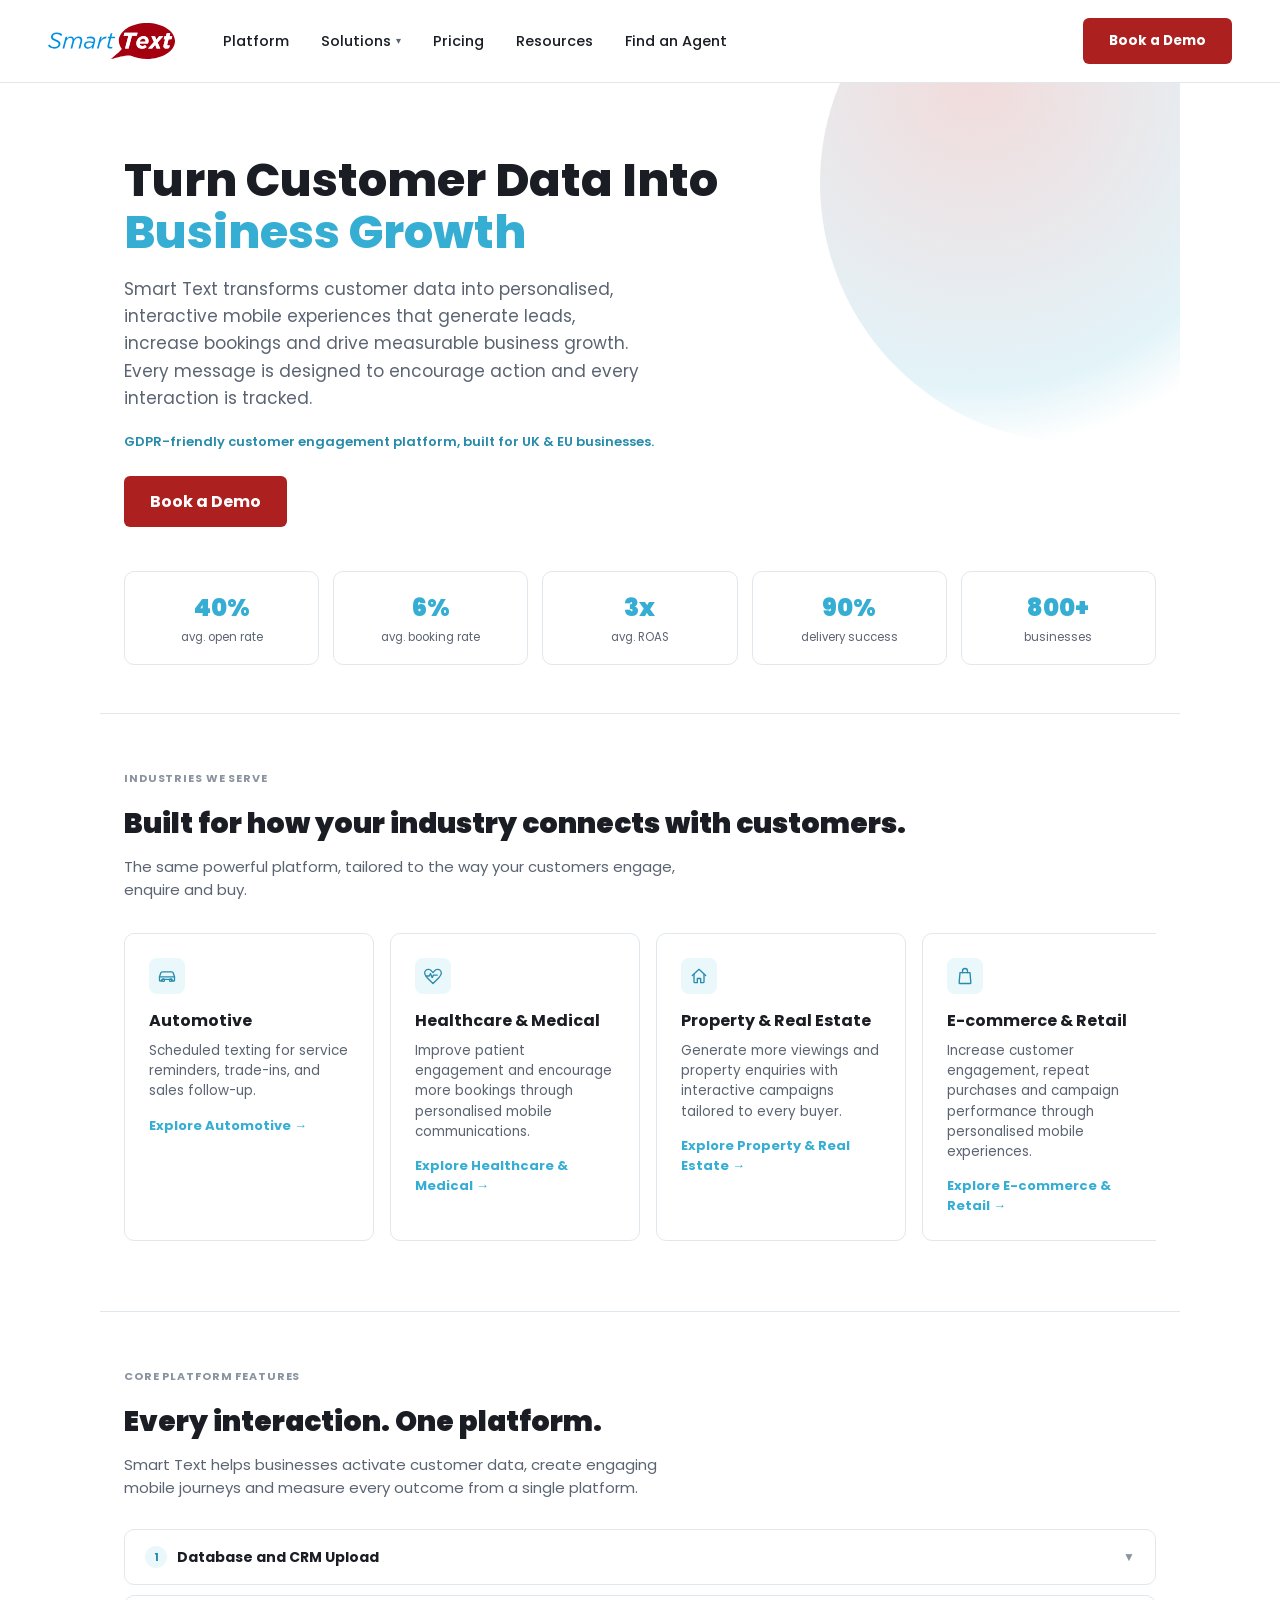
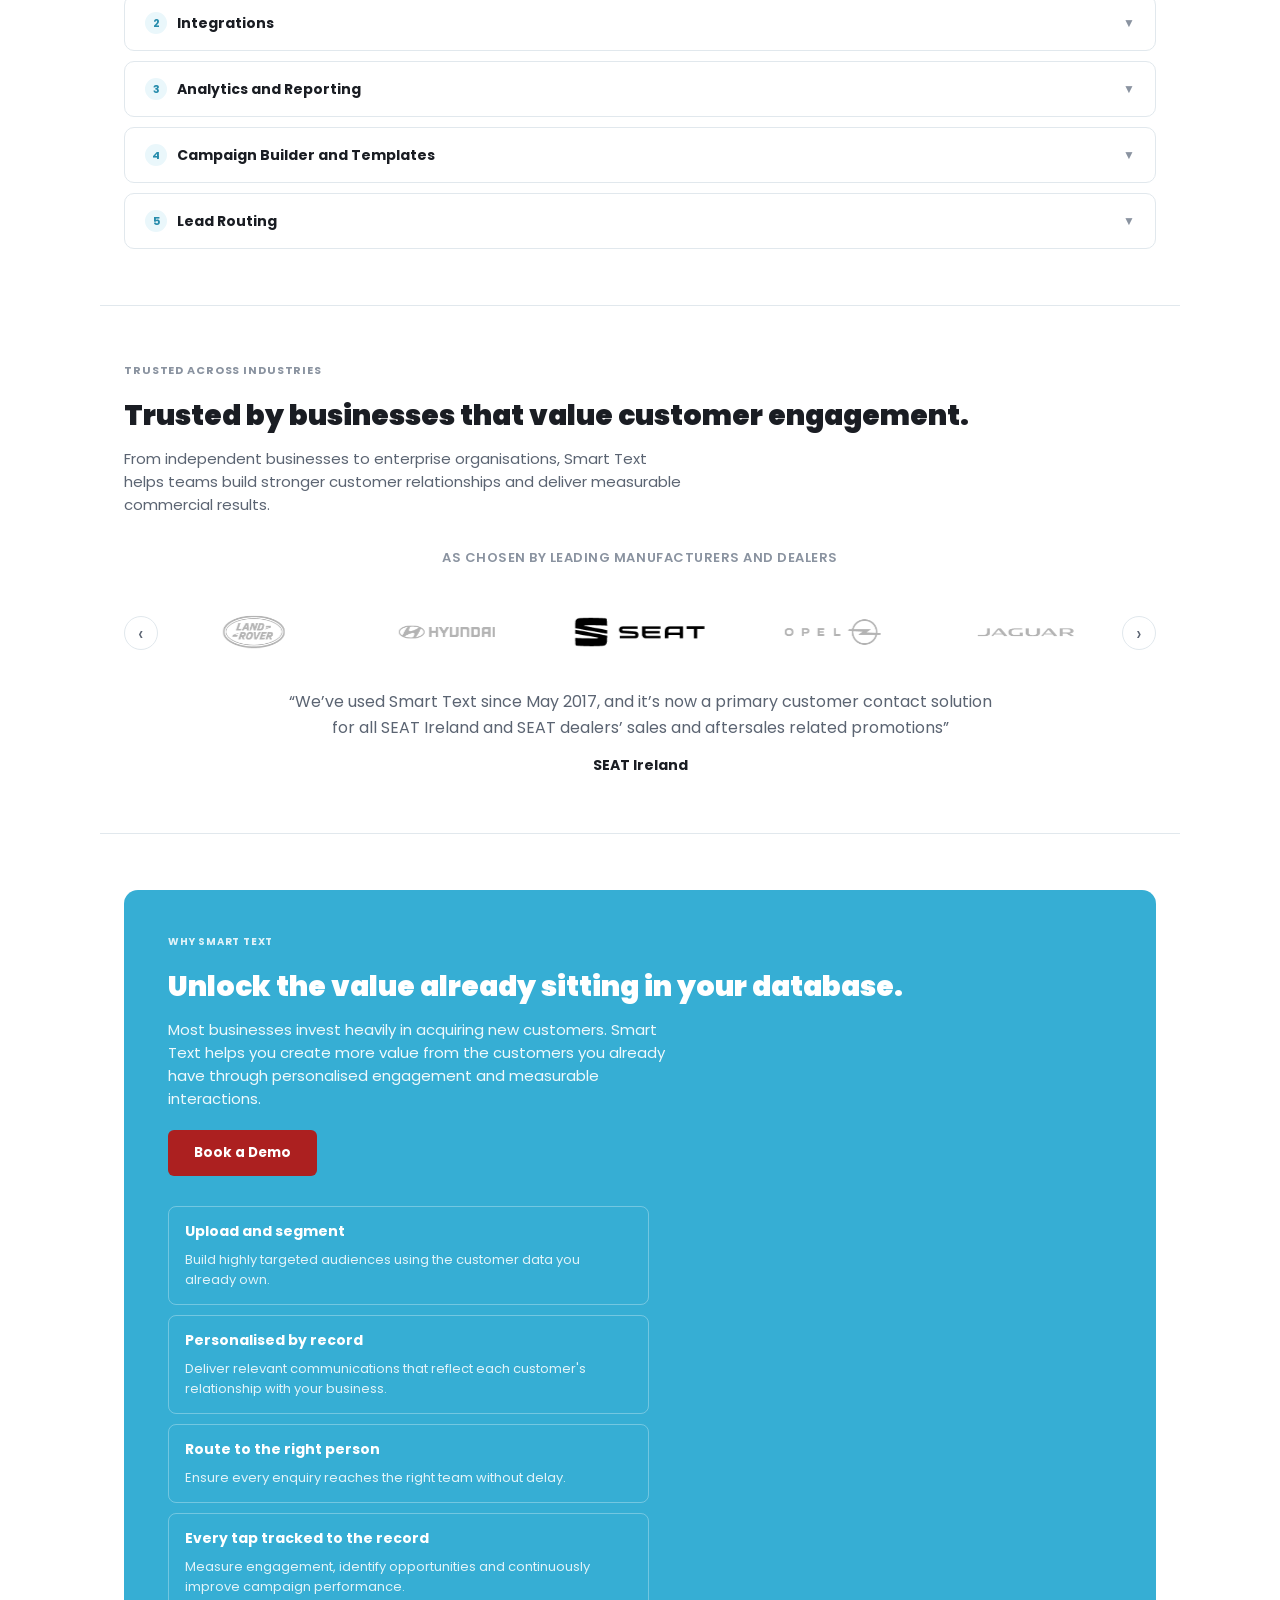
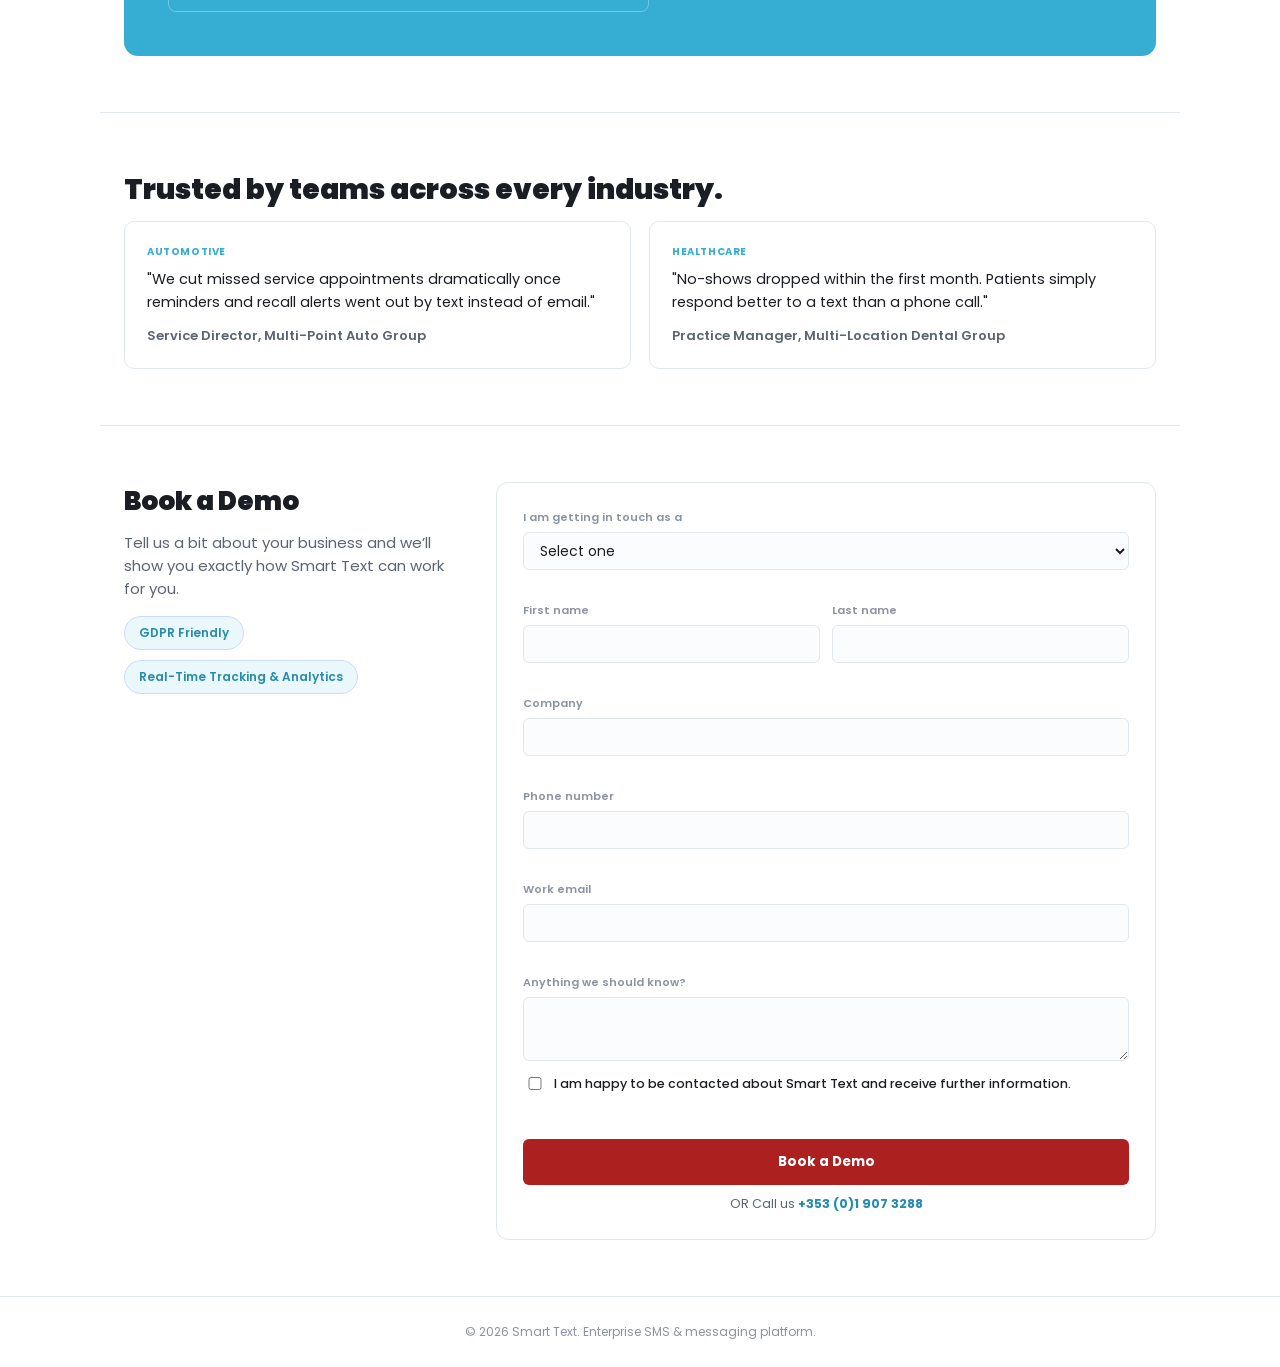
==== index.html @ ee74933c "Add the missing site logo Both pages pointed at assets/logo.png, which was never in the repo -- no h" ====
<!DOCTYPE html>
<html lang="en">
<head>
  <meta charset="utf-8">
  <meta name="viewport" content="width=device-width, initial-scale=1">
  <title>Smart Text | SMS Lead Generation & Messaging Platform</title>
  <link rel="preconnect" href="https://fonts.googleapis.com">
  <link rel="preconnect" href="https://fonts.gstatic.com" crossorigin>
  <link href="https://fonts.googleapis.com/css2?family=Poppins:wght@400;500;600;700;800;900&display=swap" rel="stylesheet">
  <link rel="stylesheet" href="styles.css">
</head>
<body>

  <header class="site-header">
    <div class="header-left">
      <img class="logo" src="assets/logo.svg" alt="Smart Text" data-action="goHome">
      <nav class="main-nav">
        <button class="nav-link" data-action="scrollToId:platform-features">Platform</button>
        <div class="nav-solutions">
          <button class="nav-solutions-trigger" data-action="toggleNav">Solutions <span class="chev">▾</span></button>
          <div id="nav-dropdown-mount"></div>
        </div>
        <button class="nav-link" data-action="scrollToDemoForm">Pricing</button>
        <button class="nav-link" data-action="scrollToId:testimonials">Resources</button>
        <a class="nav-link" href="agents.html">Find an Agent</a>
      </nav>
    </div>
    <div class="header-right">
      <button class="btn btn-primary" data-action="scrollToDemoForm">Book a Demo</button>
    </div>
  </header>

  <main id="app"></main>
  <div id="modal-mount"></div>

  <footer class="site-footer">© 2026 Smart Text. Enterprise SMS &amp; messaging platform.</footer>

  <script src="app.js"></script>
</body>
</html>
---- styles.css ----
/* ==========================================================================
   Smart Text — homepage styles
   Colors: brand red #AC2020, teal #36AED4, ink #1A1D23, gray #5B6472
   ========================================================================== */

:root {
  --ink: #1A1D23;
  --gray: #5B6472;
  --gray-light: #8A93A0;
  --border: #E1E8ED;
  --red: #AC2020;
  --teal: #36AED4;
  --teal-dark: #278CAC;
  --teal-bg: #EAF7FB;
  --teal-border: #C9DCFB;
  --bg: #FFFFFF;
  --radius: 10px;
}

* { box-sizing: border-box; }

body {
  margin: 0;
  font-family: 'Poppins', -apple-system, 'Segoe UI', sans-serif;
  color: var(--ink);
  background: var(--bg);
  min-height: 100vh;
}

a { color: var(--teal); text-decoration: none; }
a:hover { color: var(--teal-dark); }

button { font-family: inherit; }

img { max-width: 100%; display: block; }

/* ---------- Header ---------- */

.site-header {
  display: flex;
  align-items: center;
  justify-content: space-between;
  padding: 18px 48px;
  border-bottom: 1px solid var(--border);
  position: relative;
  z-index: 50;
}

.header-left {
  display: flex;
  align-items: center;
  gap: 48px;
}

.logo {
  height: 36px;
  width: auto;
  cursor: pointer;
}

.main-nav {
  display: flex;
  align-items: center;
  gap: 32px;
}

.nav-link {
  color: var(--ink);
  font-weight: 500;
  font-size: 14.5px;
  background: none;
  border: none;
  cursor: pointer;
  padding: 0;
}

.nav-link-active { color: var(--teal); font-weight: 700; }

.header-right { display: flex; align-items: center; gap: 10px; }

.nav-solutions {
  position: relative;
}

.nav-solutions-trigger {
  color: var(--ink);
  font-weight: 500;
  font-size: 14.5px;
  cursor: pointer;
  display: flex;
  align-items: center;
  gap: 5px;
  background: none;
  border: none;
  padding: 0;
}

.nav-solutions-trigger .chev { font-size: 10px; color: var(--gray); }

.nav-dropdown {
  position: absolute;
  top: 28px;
  left: -16px;
  background: #fff;
  border: 1px solid var(--border);
  border-radius: var(--radius);
  box-shadow: 0 12px 32px rgba(20, 30, 40, .12);
  padding: 8px;
  width: 280px;
}

.nav-dropdown-item {
  display: flex;
  align-items: center;
  justify-content: space-between;
  padding: 11px 14px;
  border-radius: 7px;
  cursor: pointer;
}

.nav-dropdown-item:hover { background: var(--teal-bg); }

.nav-dropdown-name { font-size: 14px; font-weight: 700; color: var(--ink); }
.nav-dropdown-tagline { font-size: 12px; color: var(--gray); margin-top: 2px; }

.flagship-badge {
  font-size: 9.5px;
  font-weight: 700;
  letter-spacing: .04em;
  text-transform: uppercase;
  color: var(--teal-dark);
  background: var(--teal-bg);
  border: 1px solid var(--teal-border);
  border-radius: 20px;
  padding: 3px 8px;
}

/* ---------- Buttons ---------- */

.btn {
  display: inline-flex;
  align-items: center;
  justify-content: center;
  padding: 13px 26px;
  border-radius: 6px;
  font-weight: 700;
  font-size: 13.5px;
  cursor: pointer;
  border: none;
  transition: background .15s ease, opacity .15s ease;
}

.btn-primary { background: var(--red); color: #fff; }
.btn-primary:hover { opacity: .9; }

.btn-outline {
  background: transparent;
  color: var(--teal);
  border: 1.5px solid var(--teal);
}
.btn-outline:hover { background: var(--teal-bg); }

.btn-lg { font-size: 16px; padding: 13px 26px; }
.btn-block { width: 100%; margin-top: 6px; }
.btn-sm { font-size: 12.5px; padding: 9px 16px; }
.btn-danger { color: var(--red); border-color: var(--red); }
.btn-danger:hover { background: #FBEAEA; }

/* ---------- Layout helpers ---------- */

.section {
  max-width: 1080px;
  margin: 0 auto;
  padding: 56px 24px;
  border-top: 1px solid var(--border);
}

.section-tight { padding-top: 36px; }
.section-center { text-align: center; }

.eyebrow {
  font-size: 11px;
  font-weight: 700;
  letter-spacing: .08em;
  text-transform: uppercase;
  color: var(--gray-light);
  margin-bottom: 16px;
}

.eyebrow-left { text-align: left; }
.eyebrow-on-dark { color: rgba(255, 255, 255, .85); font-size: 10px; }

.section h2 { font-size: 28px; font-weight: 900; margin: 0 0 10px; }
.section-lead { font-size: 15px; color: var(--gray); max-width: 560px; margin: 0; }

.visual-placeholder {
  border: 2px dashed #B9DCE8;
  background: var(--teal-bg);
  border-radius: var(--radius);
  padding: 30px;
  color: var(--teal-dark);
  font-size: 12.5px;
  font-weight: 600;
  text-align: center;
}

.visual-placeholder-dark {
  background: rgba(255, 255, 255, .14);
  border: 1px solid rgba(255, 255, 255, .45);
  color: #fff;
  min-height: 200px;
  display: flex;
  align-items: center;
  justify-content: center;
  padding: 20px;
}

/* ---------- Hero ---------- */

.hero {
  max-width: 1080px;
  margin: 0 auto;
  padding: 72px 24px 48px;
  position: relative;
  overflow: hidden;
}

.hero-glow {
  position: absolute;
  top: -160px;
  right: -160px;
  width: 520px;
  height: 520px;
  border-radius: 50%;
  background: radial-gradient(circle at 30% 30%, rgba(172, 32, 32, .16), rgba(54, 174, 212, .14) 60%, transparent 72%);
  pointer-events: none;
}

.hero-inner { max-width: 680px; position: relative; }

.hero h1 {
  font-size: 46px;
  line-height: 1.12;
  font-weight: 800;
  margin: 0 0 18px;
}

.hero .accent { color: var(--teal); }

.hero-sub {
  font-size: 17px;
  line-height: 1.6;
  color: var(--gray);
  max-width: 520px;
  margin: 0 0 20px;
}

.pill {
  display: inline-flex;
  align-items: center;
  gap: 6px;
  background: var(--teal-bg);
  color: var(--teal-dark);
  border: 1px solid var(--teal-border);
  border-radius: 20px;
  padding: 7px 14px;
  font-size: 12.5px;
  font-weight: 600;
  margin-bottom: 24px;
}

.pill-row { display: flex; gap: 10px; flex-wrap: wrap; }
.pill-row .pill { margin-bottom: 0; font-size: 12px; }

.trust-line {
  font-size: 13px;
  font-weight: 600;
  color: var(--teal-dark);
  margin-bottom: 24px;
}

.hero-ctas { display: flex; gap: 12px; flex-wrap: wrap; }

.hero-cta-label {
  font-size: 11px;
  font-weight: 700;
  letter-spacing: .06em;
  text-transform: uppercase;
  color: var(--teal-dark);
  margin-bottom: 10px;
}

.hero-vertical-wrap {
  display: grid;
  grid-template-columns: 1.1fr 1fr;
  gap: 40px;
  align-items: stretch;
}

.hero-vertical { max-width: 560px; }
.hero-vertical h1 {
  font-size: 40px;
  line-height: 1.15;
  font-weight: 900;
  margin: 0 0 16px;
  letter-spacing: -.01em;
}

.hero-vertical-banner {
  border-radius: 14px;
  overflow: hidden;
  min-height: 320px;
  background: var(--teal-bg);
}

.hero-banner-video {
  display: block;
  width: 100%;
  height: 100%;
  object-fit: cover;
  background: #000;
}

/* ---------- Vertical hero: full-bleed video background with text overlay ---------- */

.hero-video-banner {
  position: relative;
  width: 100%;
  max-width: 100%;
  box-sizing: border-box;
  border-radius: 14px;
  overflow: hidden;
  aspect-ratio: 1900 / 672;
  min-height: 480px;
  display: flex;
  align-items: center;
  background: #000;
}

.hero-video-banner .hero-banner-video,
.hero-video-banner .hero-banner-image {
  position: absolute;
  inset: 0;
  width: 100%;
  height: 100%;
  object-fit: cover;
  z-index: 0;
}

.hero-banner-placeholder-bg {
  position: absolute;
  inset: 0;
  z-index: 0;
  display: flex;
  align-items: center;
  justify-content: center;
  text-align: center;
  padding: 30px;
  background: linear-gradient(135deg, #3a6fd0 0%, #6a4fc9 100%);
  color: rgba(255, 255, 255, .55);
  font-size: 13px;
  font-weight: 600;
}

.hero-video-scrim {
  position: absolute;
  inset: 0;
  z-index: 1;
  background: linear-gradient(90deg, rgba(8, 18, 38, .68) 0%, rgba(8, 18, 38, .4) 42%, rgba(8, 18, 38, 0) 72%);
}

.hero-video-overlay {
  position: relative;
  z-index: 2;
  max-width: 540px;
  padding: 56px 48px;
  color: #fff;
}

.hero-video-overlay h1 { color: #fff; font-size: 38px; line-height: 1.15; font-weight: 900; margin: 0 0 16px; letter-spacing: -.01em; }
.hero-video-overlay .hero-sub { color: rgba(255, 255, 255, .88); }
.hero-video-overlay .hero-cta-label { color: rgba(255, 255, 255, .85); margin-top: 8px; }

@media (max-width: 860px) {
  .hero-video-banner { aspect-ratio: auto; min-height: 500px; }
  .hero-video-overlay { padding: 40px 28px; max-width: none; }
  .hero-video-overlay h1 { font-size: 30px; }
}

/* ---------- Use case cards (image-based, industry pages) ---------- */

.usecase-grid {
  display: grid;
  grid-template-columns: repeat(2, 1fr);
  gap: 24px;
  margin-top: 24px;
}

.usecase-card {
  border: 1px solid var(--border);
  border-radius: var(--radius);
  overflow: hidden;
  background: #fff;
}

.usecase-image {
  display: block;
  width: 100%;
  height: 180px;
  object-fit: cover;
  background: var(--teal-bg);
}

.usecase-image-placeholder {
  height: 180px;
  display: flex;
  flex-direction: column;
  align-items: center;
  justify-content: center;
  gap: 10px;
  text-align: center;
  padding: 20px;
  background: linear-gradient(135deg, #EAF7FB 0%, #DCEAFB 100%);
  border-bottom: 1px solid var(--teal-border);
}

.usecase-image-icon {
  width: 56px;
  height: 56px;
  border-radius: 50%;
  background: #fff;
  color: var(--teal-dark);
  display: flex;
  align-items: center;
  justify-content: center;
  box-shadow: 0 2px 8px rgba(20, 90, 120, .12);
}

.usecase-image-label {
  font-size: 11px;
  font-weight: 700;
  letter-spacing: .04em;
  text-transform: uppercase;
  color: var(--teal-dark);
  opacity: .7;
}

.usecase-card-body { padding: 20px 22px; }
.usecase-card-body h3 { font-size: 17px; font-weight: 800; margin: 0 0 8px; }
.usecase-card-body p { font-size: 14px; color: var(--gray); line-height: 1.5; margin: 0; }

@media (max-width: 860px) {
  .usecase-grid { grid-template-columns: 1fr; }
}

.hero-banner-placeholder {
  height: 100%;
  min-height: 320px;
  display: flex;
  align-items: center;
  justify-content: center;
  text-align: center;
  padding: 30px;
  border: 2px dashed #B9DCE8;
  border-radius: 14px;
  color: var(--teal-dark);
  font-size: 13px;
  font-weight: 600;
}

/* ---------- Stats ---------- */

.stat-grid {
  display: grid;
  gap: 14px;
  margin-top: 44px;
}

.stat-grid-5 { grid-template-columns: repeat(5, 1fr); }
.stat-grid-4 { grid-template-columns: repeat(4, 1fr); margin-top: 40px; }

.stat-card {
  background: #fff;
  border: 1px solid var(--border);
  border-radius: var(--radius);
  padding: 18px 12px;
  text-align: center;
}

.stat-n { font-weight: 900; font-size: 24px; color: var(--teal); }
.stat-l { font-size: 11.5px; color: var(--gray); margin-top: 4px; }

/* ---------- Industry cards ---------- */

.card-row {
  display: flex;
  gap: 16px;
  margin-top: 32px;
  overflow-x: auto;
  padding-bottom: 14px;
}

.industry-card {
  flex: 0 0 250px;
  background: #fff;
  border: 1px solid var(--border);
  border-radius: var(--radius);
  padding: 24px;
  cursor: pointer;
  transition: border-color .15s ease;
}

.industry-card:hover { border-color: var(--teal); }

.industry-icon {
  width: 36px;
  height: 36px;
  border-radius: 8px;
  background: var(--teal-bg);
  color: var(--teal-dark);
  margin-bottom: 14px;
  display: flex;
  align-items: center;
  justify-content: center;
}

.industry-card h3 { font-size: 16px; font-weight: 700; margin: 0 0 8px; }
.industry-card p { font-size: 13.5px; color: var(--gray); margin: 0 0 14px; line-height: 1.5; }
.card-cta { font-size: 13px; font-weight: 700; color: var(--teal); }

/* ---------- Accordions ---------- */

.accordion { display: flex; flex-direction: column; gap: 10px; margin-top: 30px; }

.accordion-item {
  border: 1.5px solid var(--border);
  border-radius: var(--radius);
  background: #fff;
  overflow: hidden;
}

.accordion-item.is-active { border-color: var(--teal); }

.accordion-head {
  display: flex;
  justify-content: space-between;
  align-items: center;
  padding: 16px 20px;
  font-weight: 700;
  color: var(--ink);
  font-size: 14px;
  cursor: pointer;
}

.accordion-item.is-active .accordion-head { background: var(--teal-bg); }

.accordion-title { display: flex; align-items: center; }

.accordion-badge {
  display: inline-flex;
  align-items: center;
  justify-content: center;
  width: 22px;
  height: 22px;
  border-radius: 50%;
  background: var(--teal-bg);
  color: var(--teal-dark);
  font-size: 11px;
  font-weight: 700;
  margin-right: 10px;
}

.accordion-chev { color: var(--gray-light); font-size: 12px; }

.accordion-body { padding: 0 20px 22px; }
.accordion-body p { font-size: 14px; color: var(--gray); line-height: 1.6; margin: 0 0 16px; max-width: 640px; }

.accordion-video {
  display: block;
  width: 100%;
  border-radius: var(--radius);
  /* Animations sit on white, so a black backing would letterbox them. */
  background: transparent;
  /* Nothing to click: keeps the native control overlay and context menu
     from appearing on hover/right-click. */
  pointer-events: none;
}

/* ---------- Client logo carousel ---------- */

.logo-carousel { margin-top: 32px; }

.logo-strip-label {
  text-align: center;
  font-size: 13px;
  font-weight: 600;
  letter-spacing: 0.04em;
  text-transform: uppercase;
  color: var(--gray-light);
  margin-bottom: 20px;
}

.logo-stage { position: relative; display: flex; align-items: center; }

.logo-viewport { overflow: hidden; flex: 1 1 auto; }

.logo-track { display: flex; will-change: transform; }

.logo-slide {
  flex: 0 0 auto;
  display: flex;
  align-items: center;
  justify-content: center;
  padding: 18px 0;
  cursor: pointer;
}

.logo-slide img {
  width: auto;
  max-width: 78%;
  max-height: 56px;
  /* Off-centre logos sit back so the centred one carries the eye. */
  filter: grayscale(1) opacity(0.3);
  transform: scale(0.82);
  transition: filter 500ms ease, transform 500ms ease;
}

.logo-slide.is-center img {
  filter: none;
  transform: scale(1.1);
}

.logo-nav {
  flex: 0 0 auto;
  width: 34px;
  height: 34px;
  display: flex;
  align-items: center;
  justify-content: center;
  border: 1px solid var(--border);
  border-radius: 50%;
  background: #fff;
  color: var(--gray);
  font-size: 20px;
  line-height: 1;
  cursor: pointer;
  transition: border-color 200ms ease, color 200ms ease;
}

.logo-nav:hover { border-color: var(--teal); color: var(--teal); }

.logo-quote {
  margin: 12px auto 0;
  max-width: 720px;
  text-align: center;
  transition: opacity 400ms ease;
}

/* Held faded while the logos slide, so the quote and the centred logo are
   never seen disagreeing. */
.logo-quote.is-fading { opacity: 0; }

.logo-quote-text {
  font-size: 16px;
  line-height: 1.65;
  color: var(--gray);
  margin: 0 0 10px;
}

/* Quotes are supplied unquoted, so the marks are decoration. */
.logo-quote-text::before { content: '\201C'; }
.logo-quote-text::after { content: '\201D'; }

.logo-quote-author {
  font-style: normal;
  font-weight: 700;
  font-size: 14px;
  color: var(--ink);
}

@media (max-width: 767px) {
  .logo-quote-text { font-size: 15px; }
  .logo-slide img { max-width: 62%; }
}

/* ---------- Reactivation (dark panel) ---------- */

.reactivation {
  background: var(--teal);
  color: #fff;
  border-radius: 14px;
  padding: 44px;
}

.reactivation h2 { font-size: 28px; font-weight: 900; margin: 0 0 10px; }

.reactivation-sub {
  font-size: 15px;
  color: rgba(255, 255, 255, .92);
  max-width: 520px;
  margin: 0 0 20px;
}

.reactivation .btn-primary { margin-bottom: 0; }

.reactivation-grid {
  display: grid;
  grid-template-columns: 1.1fr 1fr;
  gap: 26px;
  align-items: start;
  margin-top: 30px;
}

.ways-list { display: flex; flex-direction: column; gap: 10px; }

/* Static: these read as a list of points, not controls, so no pointer
   cursor and no expand/collapse state. */
.way-item {
  border: 1px solid rgba(255, 255, 255, .3);
  border-radius: 8px;
  padding: 14px 16px;
}

.way-item b { display: block; font-size: 14px; color: #fff; }
.way-item p { font-size: 13px; color: rgba(255, 255, 255, .85); margin: 8px 0 0; }

/* One animation covering all four points, sitting where the placeholder was.
   Ambient like the feature videos: no controls, nothing to click. */
.reactivation-video {
  width: 100%;
  /* The source is 430px wide; capping it near that keeps it sharp instead of
     being stretched across the full panel once the grid drops to one column. */
  max-width: 460px;
  margin: 0 auto;
  /* Sits shorter than the list of points, so centre it against them. */
  align-self: center;
  border-radius: var(--radius);
  background: transparent;
  pointer-events: none;
}

/* ---------- Testimonials ---------- */

.testimonial-grid { display: grid; grid-template-columns: 1fr 1fr; gap: 18px; }

.testimonial-card {
  background: #fff;
  border: 1px solid var(--border);
  border-radius: var(--radius);
  padding: 22px;
}

.testimonial-tag {
  font-size: 10px;
  font-weight: 700;
  letter-spacing: .06em;
  text-transform: uppercase;
  color: var(--teal);
  margin-bottom: 8px;
}

.testimonial-card p { font-size: 14.5px; line-height: 1.6; margin: 0 0 12px; }
.testimonial-author { font-size: 13px; color: var(--gray); font-weight: 600; }

/* ---------- Breadcrumb / badges / quote ---------- */

.breadcrumb {
  max-width: 1080px;
  margin: 0 auto;
  padding: 20px 24px 0;
  font-size: 13px;
  color: var(--gray);
}

.breadcrumb-link { cursor: pointer; color: var(--teal); font-weight: 600; }

.badge-row { display: flex; gap: 10px; flex-wrap: wrap; }

.badge {
  display: inline-flex;
  align-items: center;
  background: var(--teal-bg);
  color: var(--teal-dark);
  border: 1px solid var(--teal-border);
  border-radius: 20px;
  padding: 8px 16px;
  font-size: 13px;
  font-weight: 600;
}

.quote-card {
  background: #fff;
  border: 1px solid var(--border);
  border-radius: var(--radius);
  padding: 26px;
  max-width: 640px;
}

.quote-tag {
  font-size: 10px;
  font-weight: 700;
  letter-spacing: .06em;
  text-transform: uppercase;
  color: var(--teal);
  margin-bottom: 8px;
}

.quote-card p { font-size: 15px; line-height: 1.6; margin: 0 0 12px; }
.quote-author { font-size: 13px; color: var(--gray); font-weight: 600; }

/* ---------- Demo form ---------- */

.demo-grid {
  display: grid;
  grid-template-columns: 1fr 1fr;
  gap: 46px;
}

.demo-title { font-weight: 900; font-size: 26px; margin-bottom: 10px; }
.demo-sub { font-size: 15px; color: var(--gray); max-width: 420px; margin: 0 0 16px; }

.demo-form {
  background: #fff;
  border: 1px solid var(--border);
  border-radius: 12px;
  padding: 26px;
  position: relative;
}

.form-fields { display: flex; flex-direction: column; }
.form-fields[hidden] { display: none; }

.field-row { display: grid; grid-template-columns: 1fr 1fr; gap: 12px; }

.field {
  display: flex;
  flex-direction: column;
  margin-bottom: 14px;
}

.field span:first-child {
  font-size: 11px;
  font-weight: 600;
  color: var(--gray-light);
  margin-bottom: 6px;
}

.field input,
.field select,
.field textarea {
  height: 38px;
  border: 1.5px solid var(--border);
  border-radius: 6px;
  background: #FBFCFE;
  padding: 0 12px;
  font-family: inherit;
  font-size: 14px;
  color: var(--ink);
}

.field select { appearance: auto; cursor: pointer; }
.field textarea { height: 64px; padding: 8px 12px; resize: vertical; }

.field input:focus,
.field select:focus,
.field textarea:focus {
  outline: none;
  border-color: var(--teal);
  background: #fff;
}

.field.has-error input,
.field.has-error select,
.field.has-error textarea { border-color: var(--red); }

.field-error {
  font-size: 11.5px;
  color: var(--red);
  min-height: 14px;
  margin-top: 4px;
}

.form-success {
  display: flex;
  flex-direction: column;
  align-items: center;
  text-align: center;
  padding: 40px 10px;
}

.form-success[hidden] { display: none; }

.form-success-icon {
  width: 44px;
  height: 44px;
  border-radius: 50%;
  background: var(--teal-bg);
  color: var(--teal-dark);
  display: flex;
  align-items: center;
  justify-content: center;
  font-size: 22px;
  font-weight: 700;
  margin-bottom: 14px;
}

.form-success-title { font-weight: 800; font-size: 17px; margin-bottom: 6px; }
.form-success p { font-size: 13.5px; color: var(--gray); margin: 0; }

.sample-picker { margin-bottom: 18px; }

.sample-options {
  display: grid;
  grid-template-columns: repeat(2, 1fr);
  gap: 8px;
}

.sample-option {
  display: flex;
  flex-direction: column;
  border: 1.5px solid var(--border);
  border-radius: 8px;
  padding: 10px 12px;
  cursor: pointer;
  background: #FBFCFE;
  transition: border-color .15s ease, background .15s ease;
}

.sample-option input[type="radio"] { position: absolute; opacity: 0; width: 0; height: 0; }

.sample-option:has(input:checked) {
  border-color: var(--teal);
  background: var(--teal-bg);
}

.sample-option-name { font-size: 13.5px; font-weight: 700; color: var(--ink); }
.sample-option-desc { font-size: 12px; color: var(--gray); margin-top: 2px; }

.checkbox-field {
  flex-direction: row;
  flex-wrap: wrap;
  align-items: flex-start;
  gap: 8px;
}

.checkbox-field input[type="checkbox"] {
  height: auto;
  width: 16px;
  min-width: 16px;
  margin-top: 2px;
  accent-color: var(--teal);
}

.checkbox-field .checkbox-label {
  font-size: 12.5px;
  font-weight: 500;
  color: var(--ink);
  line-height: 1.4;
  margin: 0;
  flex: 1;
}
.checkbox-field .field-error { width: 100%; }

.demo-call-alt {
  text-align: center;
  font-size: 12.5px;
  color: var(--gray);
  margin: 10px 0 0;
}
.demo-call-alt a { color: var(--teal-dark); font-weight: 700; text-decoration: none; }
.demo-call-alt a:hover { text-decoration: underline; }

.required-tag { font-weight: 400; color: var(--gray-light); }

/* ---------- Demo modal (industry page banner CTA) ---------- */

body.modal-open { overflow: hidden; }

.modal-overlay {
  position: fixed;
  inset: 0;
  background: rgba(15, 23, 32, 0.55);
  display: flex;
  align-items: center;
  justify-content: center;
  padding: 24px;
  z-index: 1000;
  overflow-y: auto;
}

.modal-card {
  position: relative;
  background: #fff;
  border-radius: 16px;
  width: 100%;
  max-width: 520px;
  max-height: calc(100vh - 48px);
  overflow-y: auto;
  padding: 32px 32px 28px;
  margin: auto;
  box-shadow: 0 24px 60px rgba(15, 23, 32, 0.25);
}

.modal-close {
  position: absolute;
  top: 14px;
  right: 14px;
  width: 32px;
  height: 32px;
  border-radius: 50%;
  border: none;
  background: var(--teal-bg);
  color: var(--teal-dark);
  font-size: 20px;
  line-height: 1;
  cursor: pointer;
  display: flex;
  align-items: center;
  justify-content: center;
}
.modal-close:hover { background: var(--border); }

.modal-title { font-weight: 900; font-size: 22px; text-align: center; margin-bottom: 6px; }
.modal-sub { font-size: 13.5px; color: var(--gray); text-align: center; margin: 0 0 20px; }

.modal-form { border: none; padding: 0; }

@media (max-width: 520px) {
  .sample-options { grid-template-columns: 1fr; }
  .modal-card { padding: 28px 20px 22px; }
}

/* ---------- Footer ---------- */

.site-footer {
  text-align: center;
  padding: 26px 0;
  color: var(--gray-light);
  font-size: 12px;
  border-top: 1px solid var(--border);
}

/* ---------- Responsive ---------- */

@media (max-width: 860px) {
  .site-header { padding: 16px 20px; flex-wrap: wrap; gap: 12px; }
  /* Both of these are non-wrapping flex rows, so their content set a floor
     under the header's width and pushed the whole page sideways. Letting
     them wrap is what stops the horizontal scroll on phones. */
  .header-left { flex-wrap: wrap; gap: 16px; }
  .main-nav { flex-wrap: wrap; gap: 12px 18px; }
  /* The dropdown is a fixed 280px panel anchored to its trigger, so on a
     narrow screen it hangs off the right edge. Dropping .nav-solutions out of
     the positioning context hands the dropdown to .site-header instead,
     letting it span the header's width rather than the trigger's. */
  .nav-solutions { position: static; }
  .nav-dropdown {
    top: 100%;
    left: 20px;
    right: 20px;
    width: auto;
  }
  .hero { padding: 48px 20px 32px; }
  .hero h1 { font-size: 34px; }
  .stat-grid-5, .stat-grid-4 { grid-template-columns: repeat(2, 1fr); }
  .hero-vertical-wrap { grid-template-columns: 1fr; }
  .hero-vertical { max-width: none; }
  .reactivation-grid { grid-template-columns: 1fr; }
  .testimonial-grid { grid-template-columns: 1fr; }
  .demo-grid { grid-template-columns: 1fr; }
  .field-row { grid-template-columns: 1fr; }
  .section { padding: 40px 20px; }
}
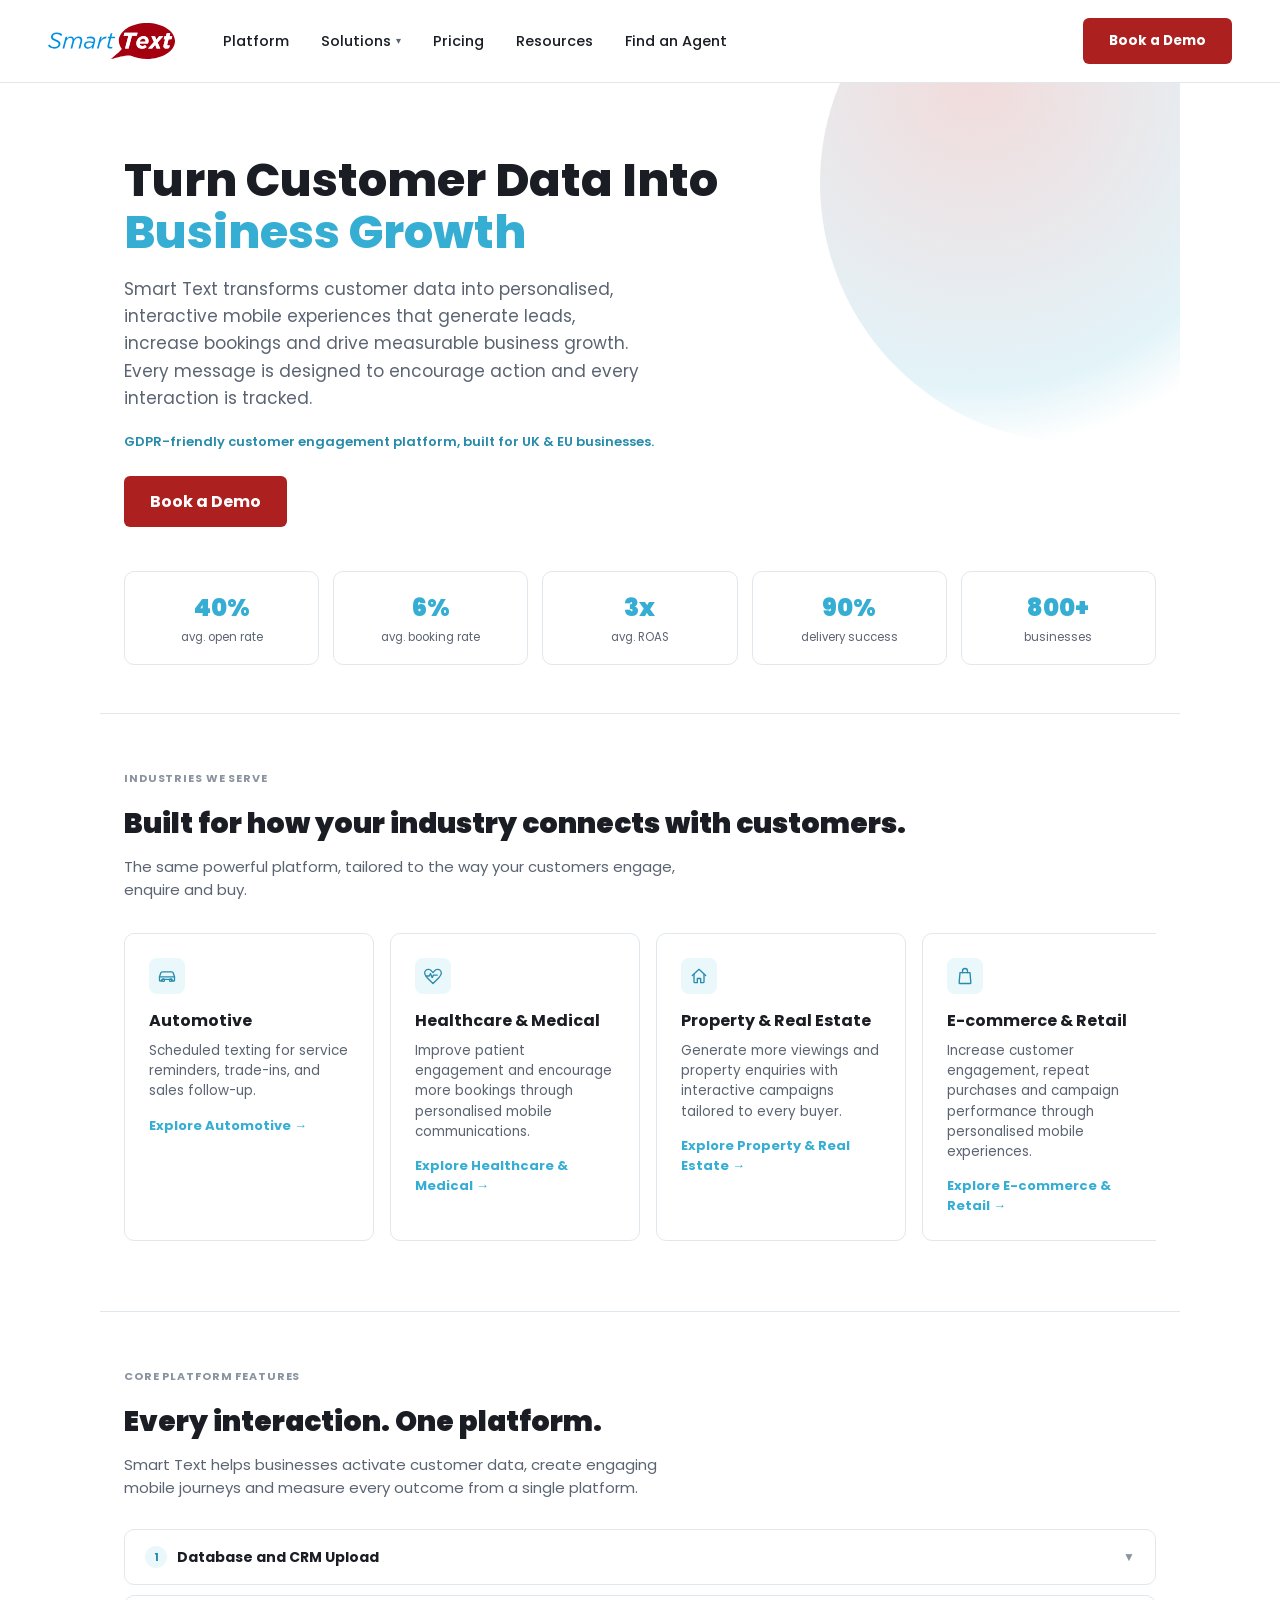
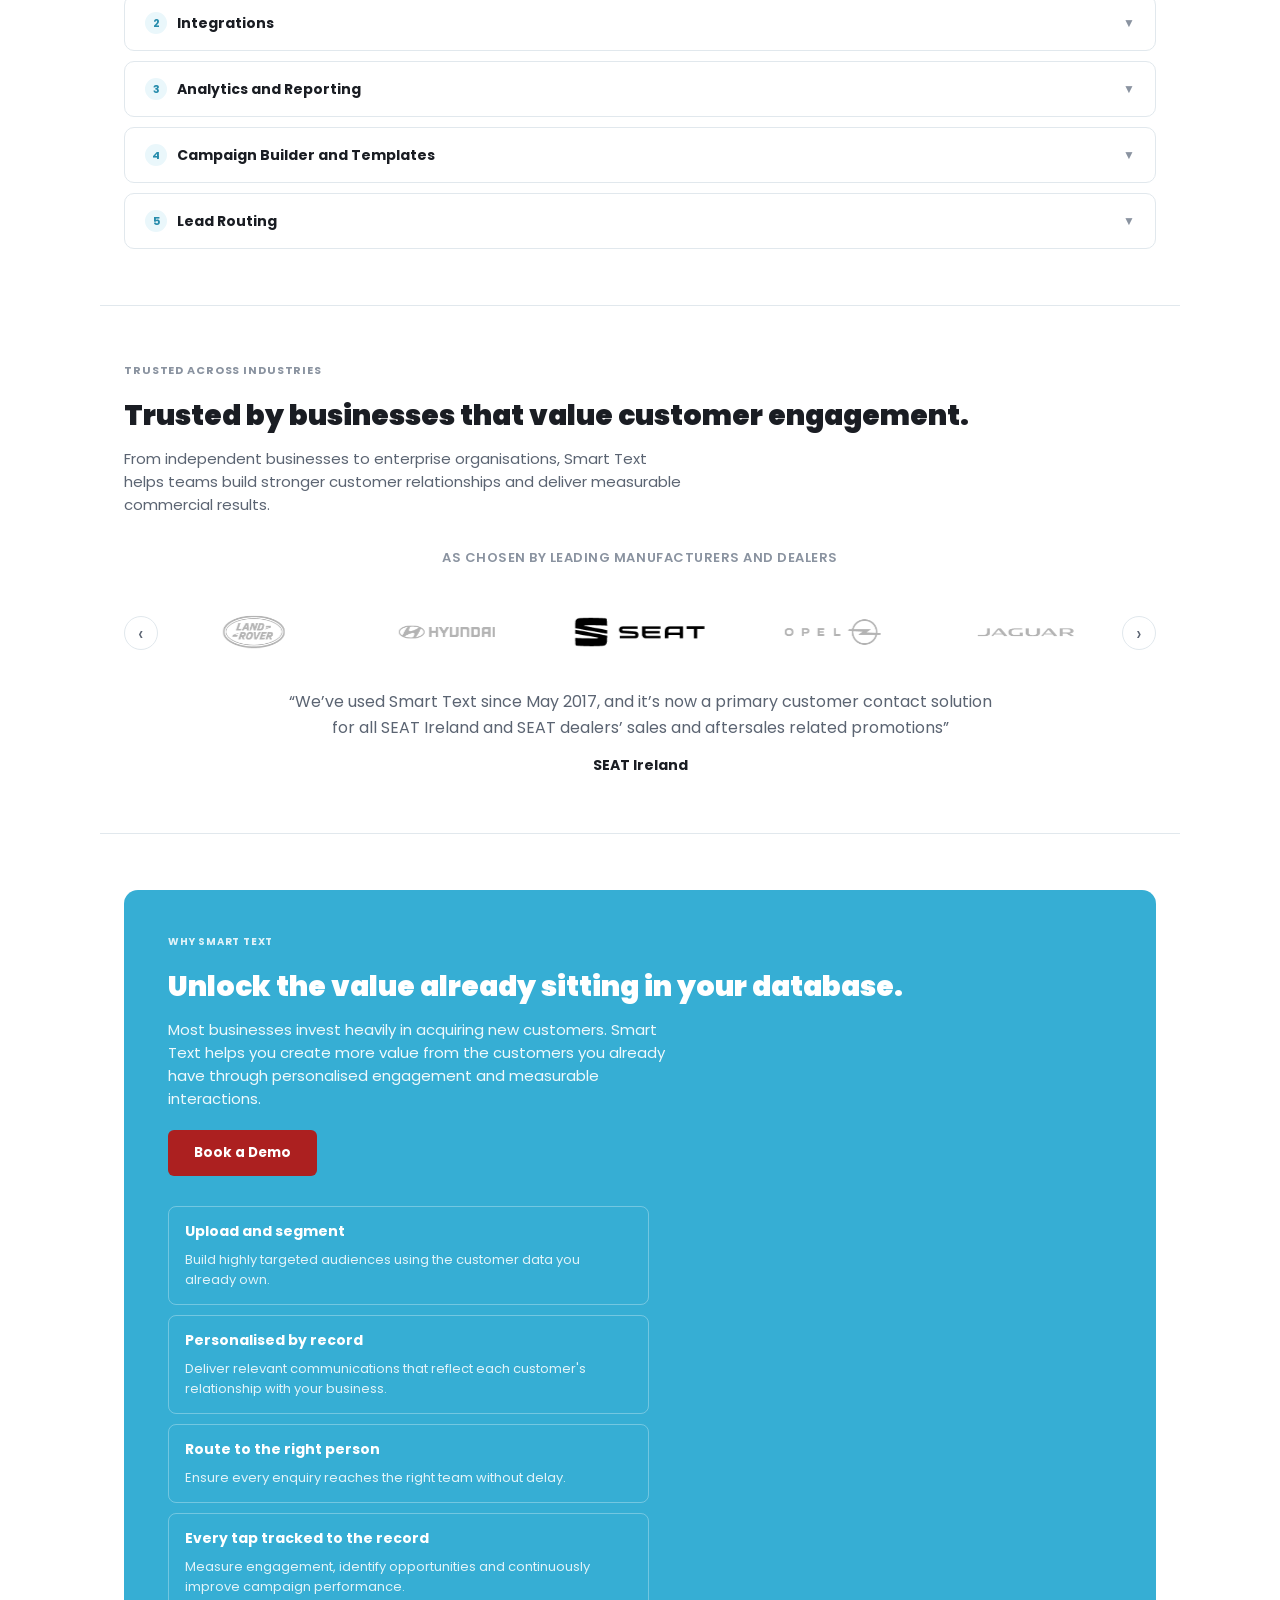
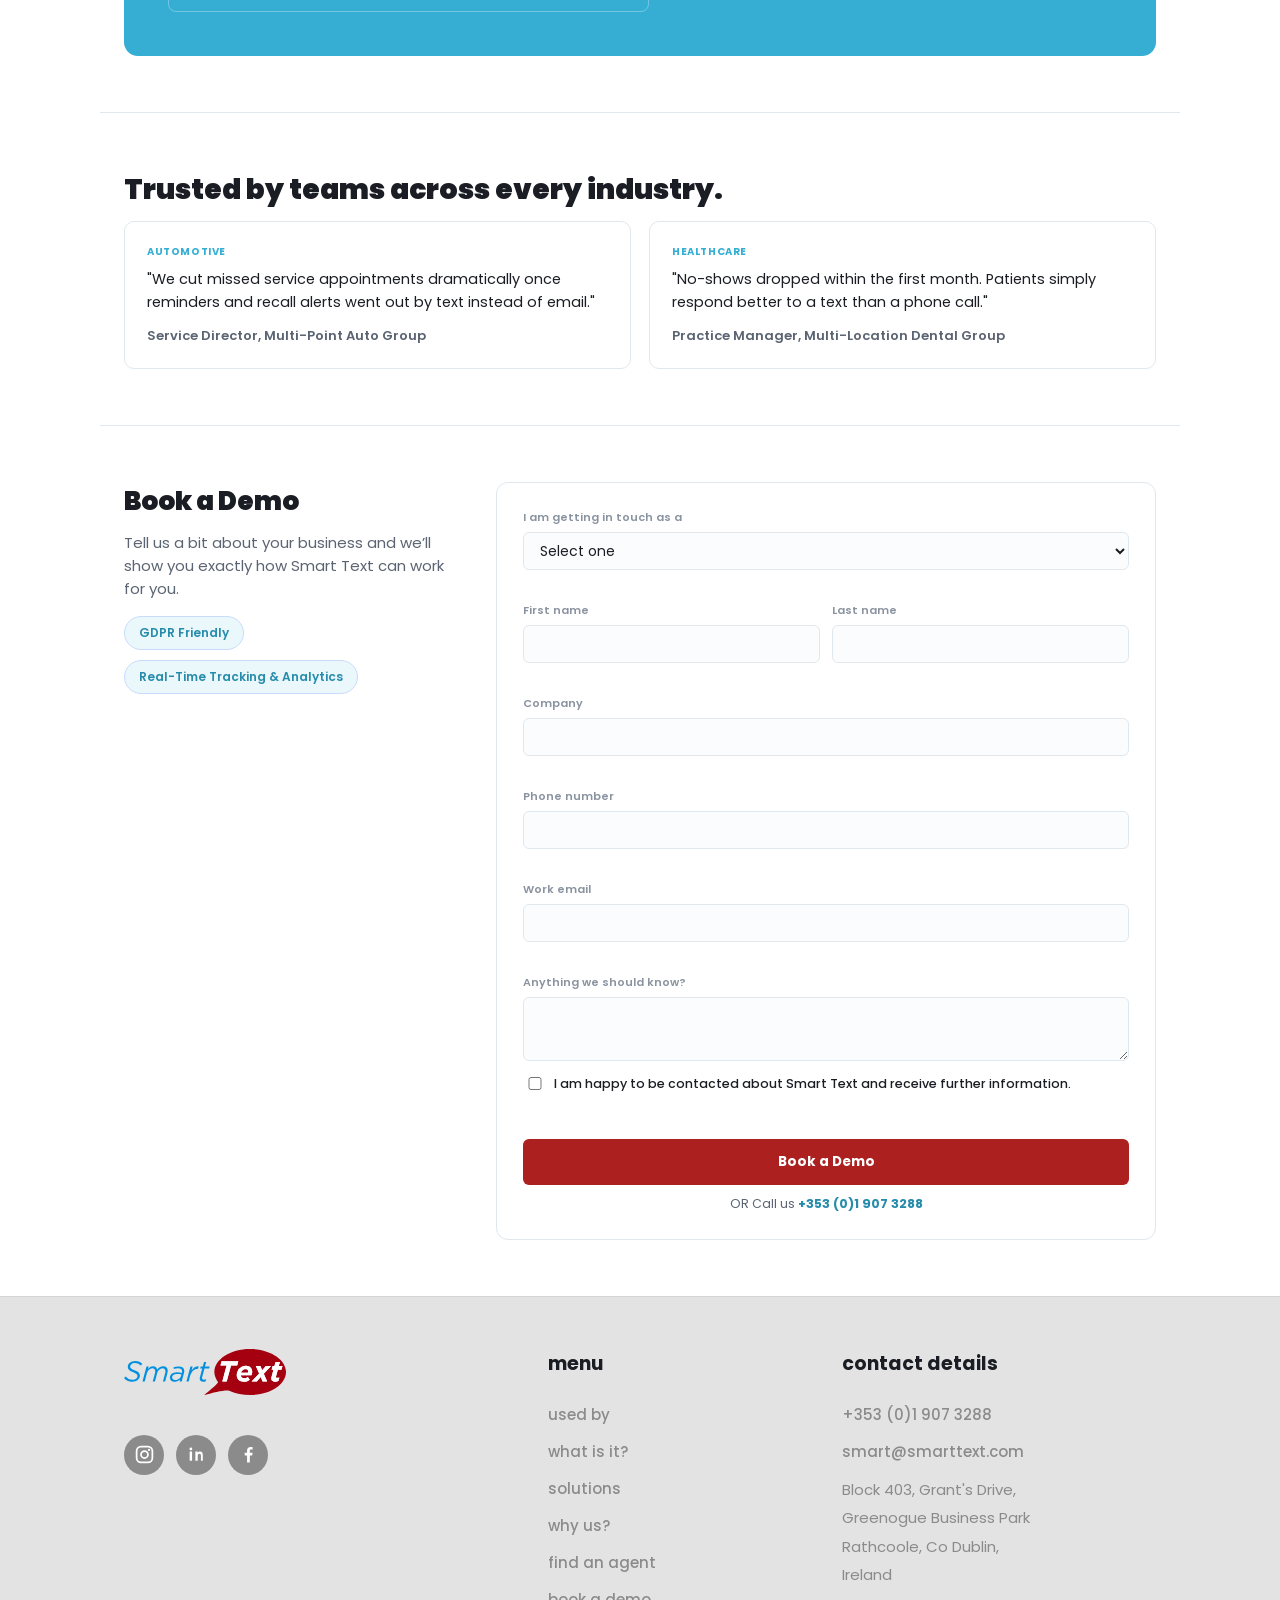
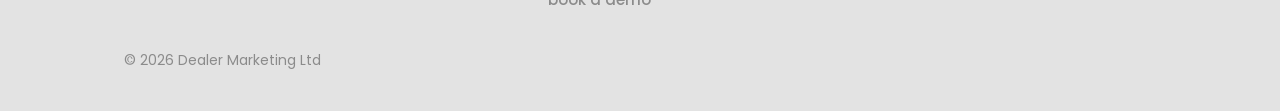
==== commit 6f02e0e3: "Add the site footer from smarttext.com Replaces the one-line footer with the layout from the live si" ====
--- a/index.html
+++ b/index.html
@@ -14,7 +14,10 @@
   <header class="site-header">
     <div class="header-left">
       <img class="logo" src="assets/logo.svg" alt="Smart Text" data-action="goHome">
-      <nav class="main-nav">
+      <button class="nav-toggle" type="button" aria-label="Menu" aria-expanded="false" aria-controls="main-nav">
+        <span class="nav-toggle-bar"></span>
+      </button>
+      <nav class="main-nav" id="main-nav">
         <button class="nav-link" data-action="scrollToId:platform-features">Platform</button>
         <div class="nav-solutions">
           <button class="nav-solutions-trigger" data-action="toggleNav">Solutions <span class="chev">▾</span></button>
@@ -33,8 +36,49 @@
   <main id="app"></main>
   <div id="modal-mount"></div>
 
-  <footer class="site-footer">© 2026 Smart Text. Enterprise SMS &amp; messaging platform.</footer>
+  <footer class="site-footer">
+    <div class="footer-inner">
+      <div class="footer-brand">
+        <img class="footer-logo" src="assets/logo.svg" alt="Smart Text">
+        <div class="footer-socials">
+          <a class="footer-social" href="https://www.instagram.com/smarttexts/" target="_blank" rel="noopener" aria-label="Smart Text on Instagram">
+            <svg viewBox="0 0 24 24" aria-hidden="true"><rect x="3" y="3" width="18" height="18" rx="5" fill="none" stroke="#fff" stroke-width="2"/><circle cx="12" cy="12" r="4" fill="none" stroke="#fff" stroke-width="2"/><circle cx="17.2" cy="6.8" r="1.3" fill="#fff"/></svg>
+          </a>
+          <a class="footer-social" href="https://www.linkedin.com/company/smart-text" target="_blank" rel="noopener" aria-label="Smart Text on LinkedIn">
+            <svg viewBox="0 0 24 24" aria-hidden="true"><path fill="#fff" d="M6.94 8.5H4.2V19h2.74V8.5zM5.57 4a1.6 1.6 0 1 0 0 3.2 1.6 1.6 0 0 0 0-3.2zM19.8 19h-2.73v-5.1c0-1.22-.02-2.78-1.7-2.78-1.7 0-1.96 1.33-1.96 2.7V19H10.7V8.5h2.62v1.44h.04c.36-.69 1.25-1.42 2.58-1.42 2.76 0 3.27 1.82 3.27 4.18V19z"/></svg>
+          </a>
+          <a class="footer-social" href="https://www.facebook.com/smarttexts/" target="_blank" rel="noopener" aria-label="Smart Text on Facebook">
+            <svg viewBox="0 0 24 24" aria-hidden="true"><path fill="#fff" d="M13.5 21v-8h2.7l.4-3.1h-3.1V7.9c0-.9.25-1.5 1.54-1.5H16.7V3.6c-.28-.04-1.25-.12-2.38-.12-2.35 0-3.96 1.44-3.96 4.08V9.9H7.65V13h2.71v8h3.14z"/></svg>
+          </a>
+        </div>
+      </div>
+
+      <nav class="footer-col">
+        <h2 class="footer-heading">menu</h2>
+        <a class="footer-link" href="#used-by">used by</a>
+        <a class="footer-link" href="#platform-features">what is it?</a>
+        <a class="footer-link" href="#industries">solutions</a>
+        <a class="footer-link" href="#why-smart-text">why us?</a>
+        <a class="footer-link" href="agents.html">find an agent</a>
+        <a class="footer-link" href="#demo">book a demo</a>
+      </nav>
+
+      <div class="footer-col">
+        <h2 class="footer-heading">contact details</h2>
+        <a class="footer-link" href="tel:+35319073288">+353 (0)1 907 3288</a>
+        <a class="footer-link" href="mailto:smart@smarttext.com">smart@smarttext.com</a>
+        <address class="footer-address">
+          Block 403, Grant's Drive,<br>
+          Greenogue Business Park<br>
+          Rathcoole, Co Dublin,<br>
+          Ireland
+        </address>
+      </div>
+    </div>
+    <div class="footer-bottom">© 2026 Dealer Marketing Ltd</div>
+  </footer>
 
   <script src="app.js"></script>
+  <script src="header.js"></script>
 </body>
 </html>
--- a/styles.css
+++ b/styles.css
@@ -14,6 +14,8 @@
   --teal-bg: #EAF7FB;
   --teal-border: #C9DCFB;
   --bg: #FFFFFF;
+  --footer-bg: #E3E3E3;
+  --footer-text: #8B8B8B;
   --radius: 10px;
 }
 
@@ -77,6 +79,49 @@
 .nav-link-active { color: var(--teal); font-weight: 700; }
 
 .header-right { display: flex; align-items: center; gap: 10px; }
+
+/* Hamburger. Hidden entirely on desktop; the mobile block below reveals it.
+   The middle bar is the element itself, the outer two are its pseudo
+   elements, so the whole icon is one span. */
+.nav-toggle {
+  display: none;
+  position: relative;
+  width: 42px;
+  height: 42px;
+  align-items: center;
+  justify-content: center;
+  padding: 0;
+  background: none;
+  border: 1px solid var(--border);
+  border-radius: 8px;
+  cursor: pointer;
+}
+
+.nav-toggle-bar,
+.nav-toggle-bar::before,
+.nav-toggle-bar::after {
+  display: block;
+  width: 18px;
+  height: 2px;
+  border-radius: 2px;
+  background: var(--ink);
+  transition: transform .2s ease, background-color .2s ease;
+}
+
+.nav-toggle-bar::before,
+.nav-toggle-bar::after {
+  content: '';
+  position: absolute;
+  left: 12px;
+}
+
+.nav-toggle-bar::before { transform: translateY(-6px); }
+.nav-toggle-bar::after { transform: translateY(6px); }
+
+/* Open: the middle bar drops out and the other two cross into an X. */
+.site-header.is-open .nav-toggle-bar { background: transparent; }
+.site-header.is-open .nav-toggle-bar::before { transform: rotate(45deg); }
+.site-header.is-open .nav-toggle-bar::after { transform: rotate(-45deg); }
 
 .nav-solutions {
   position: relative;
@@ -1032,34 +1077,130 @@
 
 /* ---------- Footer ---------- */
 
+/* Mirrors the footer on smarttext.com: light grey panel, brand and socials
+   on the left, then a menu and a contact column, with the copyright on its
+   own line underneath. */
 .site-footer {
-  text-align: center;
-  padding: 26px 0;
-  color: var(--gray-light);
-  font-size: 12px;
-  border-top: 1px solid var(--border);
+  background: var(--footer-bg);
+  color: var(--footer-text);
+  border-top: 1px solid #D4D4D4;
+}
+
+.footer-inner {
+  max-width: 1080px;
+  margin: 0 auto;
+  padding: 52px 24px 32px;
+  display: grid;
+  grid-template-columns: 1.5fr 1fr 1.2fr;
+  gap: 32px;
+  align-items: start;
+}
+
+.footer-logo { height: 46px; width: auto; }
+
+.footer-socials { display: flex; gap: 12px; margin-top: 40px; }
+
+.footer-social {
+  width: 40px;
+  height: 40px;
+  border-radius: 50%;
+  background: var(--footer-text);
+  display: flex;
+  align-items: center;
+  justify-content: center;
+  transition: background-color .2s ease;
+}
+
+.footer-social:hover { background: var(--teal); }
+.footer-social svg { width: 21px; height: 21px; display: block; }
+
+.footer-col { display: flex; flex-direction: column; align-items: flex-start; }
+
+.footer-heading {
+  font-size: 19px;
+  font-weight: 700;
+  color: var(--ink);
+  margin: 0 0 18px;
+}
+
+.footer-link {
+  color: var(--footer-text);
+  font-size: 15px;
+  font-weight: 500;
+  padding: 7px 0;
+  transition: color .2s ease;
+}
+
+.footer-link:hover { color: var(--teal-dark); }
+
+.footer-address {
+  font-style: normal;
+  font-size: 15px;
+  line-height: 1.9;
+  color: var(--footer-text);
+  margin: 6px 0 0;
+}
+
+.footer-bottom {
+  max-width: 1080px;
+  margin: 0 auto;
+  padding: 0 24px 40px;
+  font-size: 14px;
+  color: var(--footer-text);
 }
 
 /* ---------- Responsive ---------- */
 
 @media (max-width: 860px) {
-  .site-header { padding: 16px 20px; flex-wrap: wrap; gap: 12px; }
-  /* Both of these are non-wrapping flex rows, so their content set a floor
-     under the header's width and pushed the whole page sideways. Letting
-     them wrap is what stops the horizontal scroll on phones. */
-  .header-left { flex-wrap: wrap; gap: 16px; }
-  .main-nav { flex-wrap: wrap; gap: 12px 18px; }
-  /* The dropdown is a fixed 280px panel anchored to its trigger, so on a
-     narrow screen it hangs off the right edge. Dropping .nav-solutions out of
-     the positioning context hands the dropdown to .site-header instead,
-     letting it span the header's width rather than the trigger's. */
-  .nav-solutions { position: static; }
+  /* Mobile header: logo and hamburger on one row, everything else collapsed
+     into a panel underneath. Wrapping the links inline instead left the
+     header several rows tall and made the page scroll sideways. */
+  .site-header { padding: 12px 20px; flex-wrap: wrap; gap: 0; }
+
+  .header-left { width: 100%; flex-wrap: wrap; align-items: center; gap: 0; }
+
+  .nav-toggle { display: flex; margin-left: auto; }
+
+  .main-nav {
+    display: none;      /* .is-open below re-shows it as the panel */
+    order: 3;           /* below the logo/toggle row, whatever the DOM order */
+    width: 100%;
+    flex-direction: column;
+    align-items: stretch;
+    gap: 0;
+    margin-top: 10px;
+    border-top: 1px solid var(--border);
+  }
+
+  .site-header.is-open .main-nav { display: flex; }
+
+  /* Full-width rows give each link a proper tap target. */
+  .nav-link,
+  .nav-solutions-trigger {
+    width: 100%;
+    padding: 13px 0;
+    font-size: 15px;
+    text-align: left;
+    border-bottom: 1px solid var(--border);
+  }
+
+  .nav-solutions { position: static; width: 100%; }
+
+  /* Inside the panel the industry list expands in the flow rather than
+     floating over the page, so it can't hang off the edge. */
   .nav-dropdown {
-    top: 100%;
-    left: 20px;
-    right: 20px;
-    width: auto;
+    position: static;
+    width: 100%;
+    padding: 4px 0 10px;
+    border: none;
+    border-bottom: 1px solid var(--border);
+    border-radius: 0;
+    box-shadow: none;
   }
+
+  .header-right { display: none; width: 100%; margin-top: 14px; }
+  .site-header.is-open .header-right { display: flex; }
+  .header-right .btn { width: 100%; text-align: center; }
   .hero { padding: 48px 20px 32px; }
   .hero h1 { font-size: 34px; }
   .stat-grid-5, .stat-grid-4 { grid-template-columns: repeat(2, 1fr); }
@@ -1070,4 +1211,11 @@
   .demo-grid { grid-template-columns: 1fr; }
   .field-row { grid-template-columns: 1fr; }
   .section { padding: 40px 20px; }
-}
+  .footer-inner {
+    grid-template-columns: 1fr;
+    gap: 34px;
+    padding: 40px 20px 26px;
+  }
+  .footer-socials { margin-top: 22px; }
+  .footer-bottom { padding: 0 20px 32px; }
+}
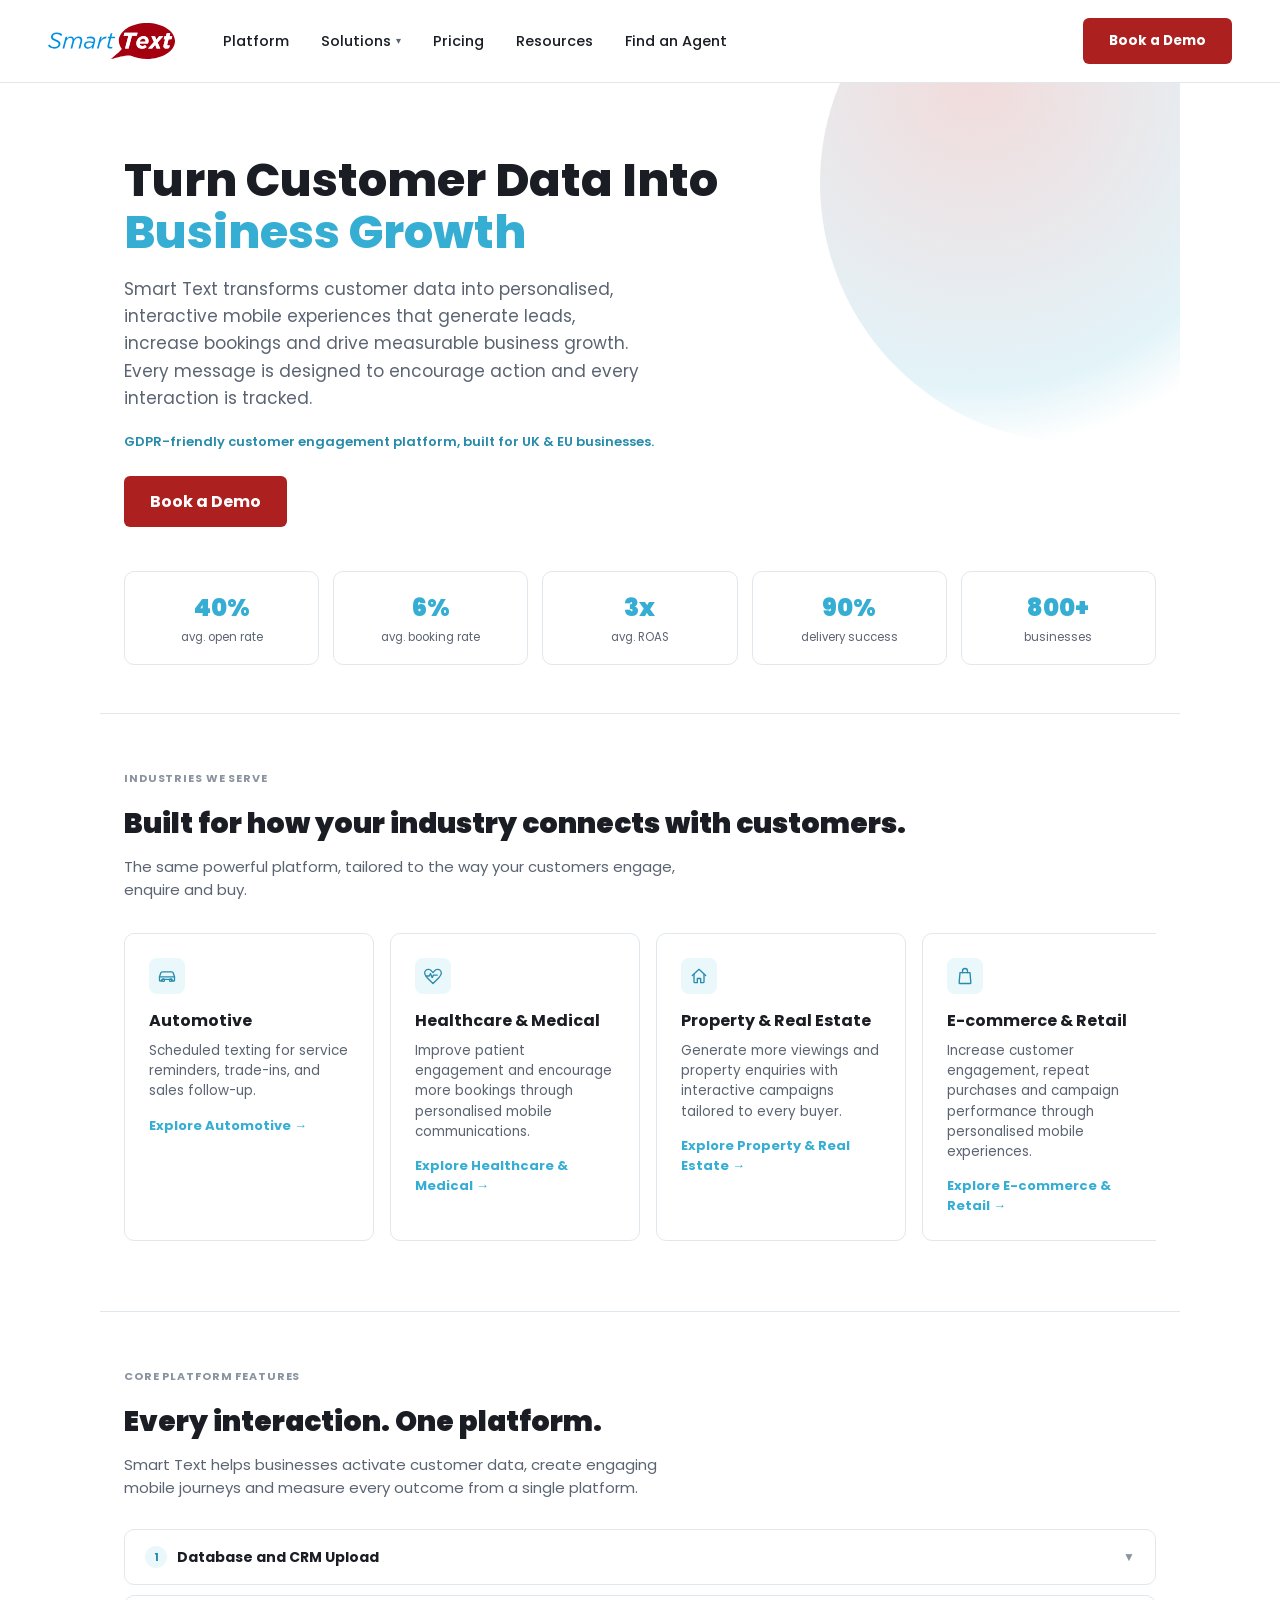
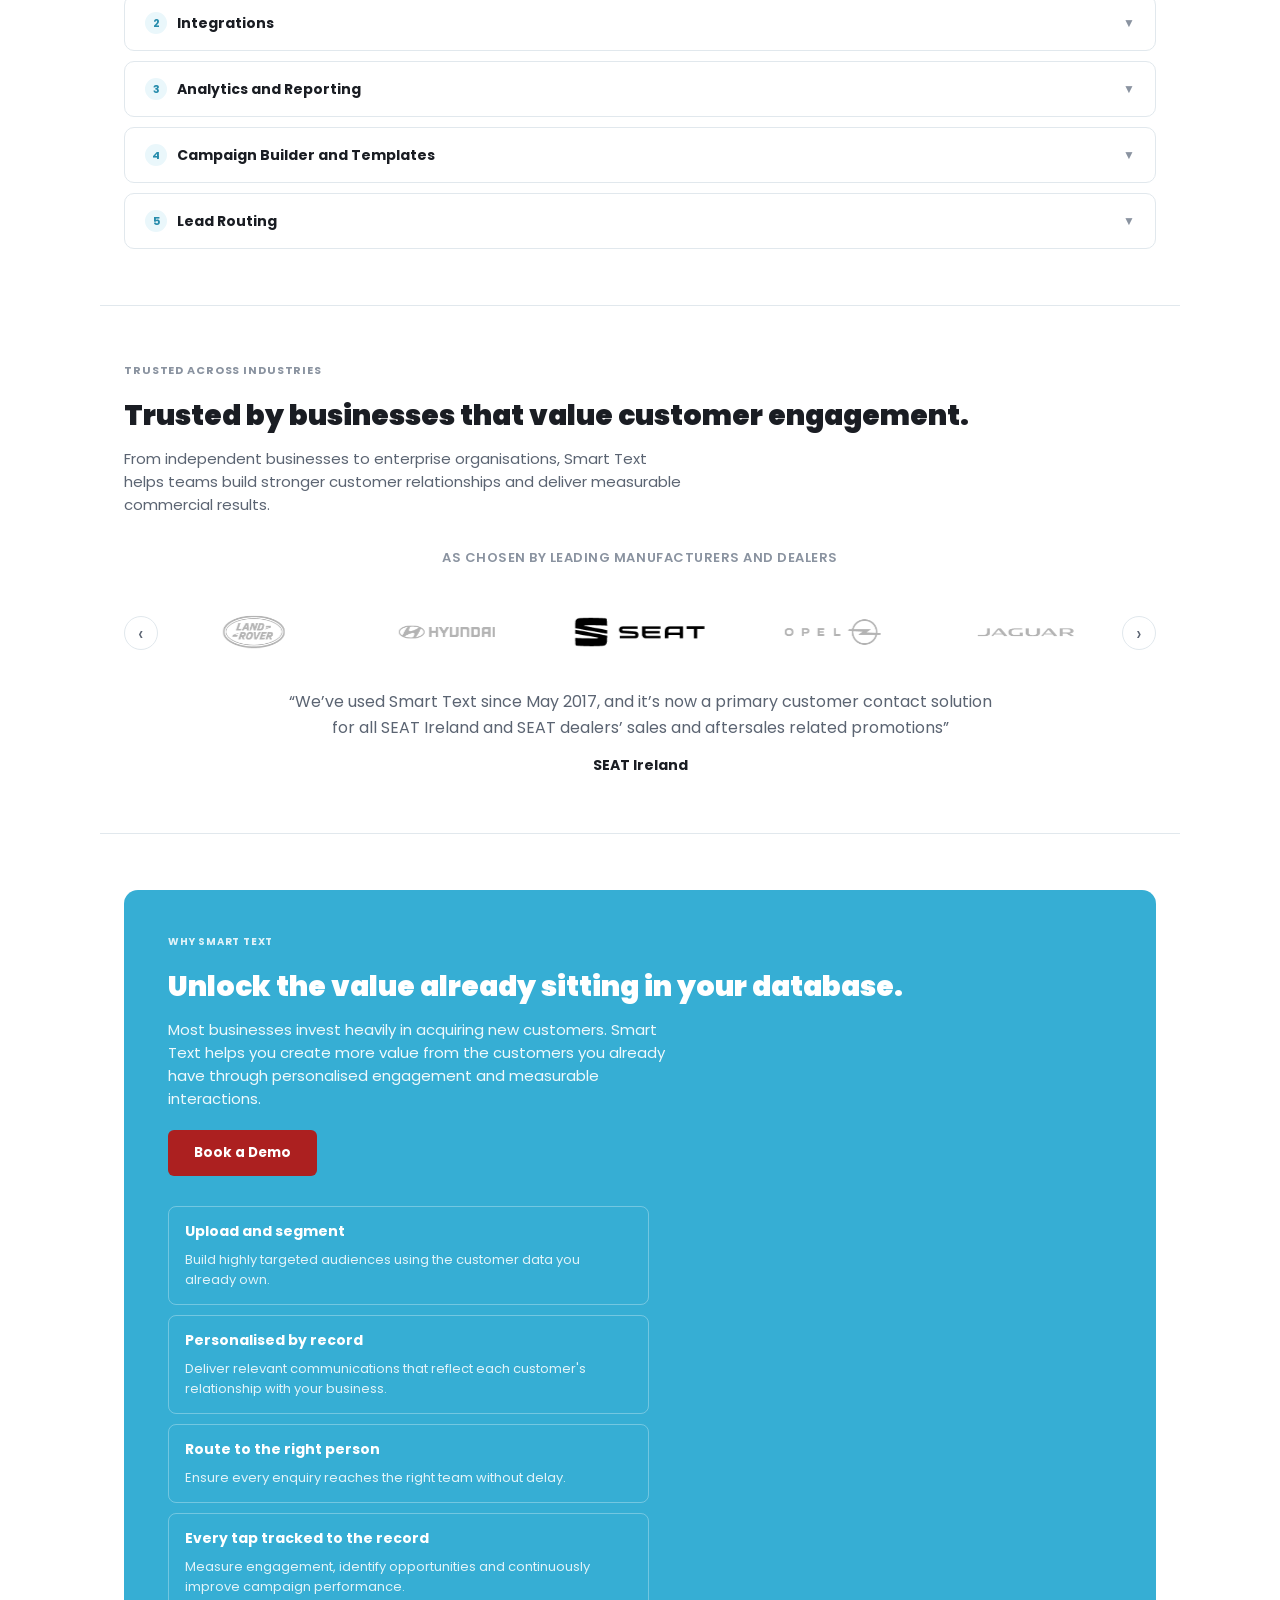
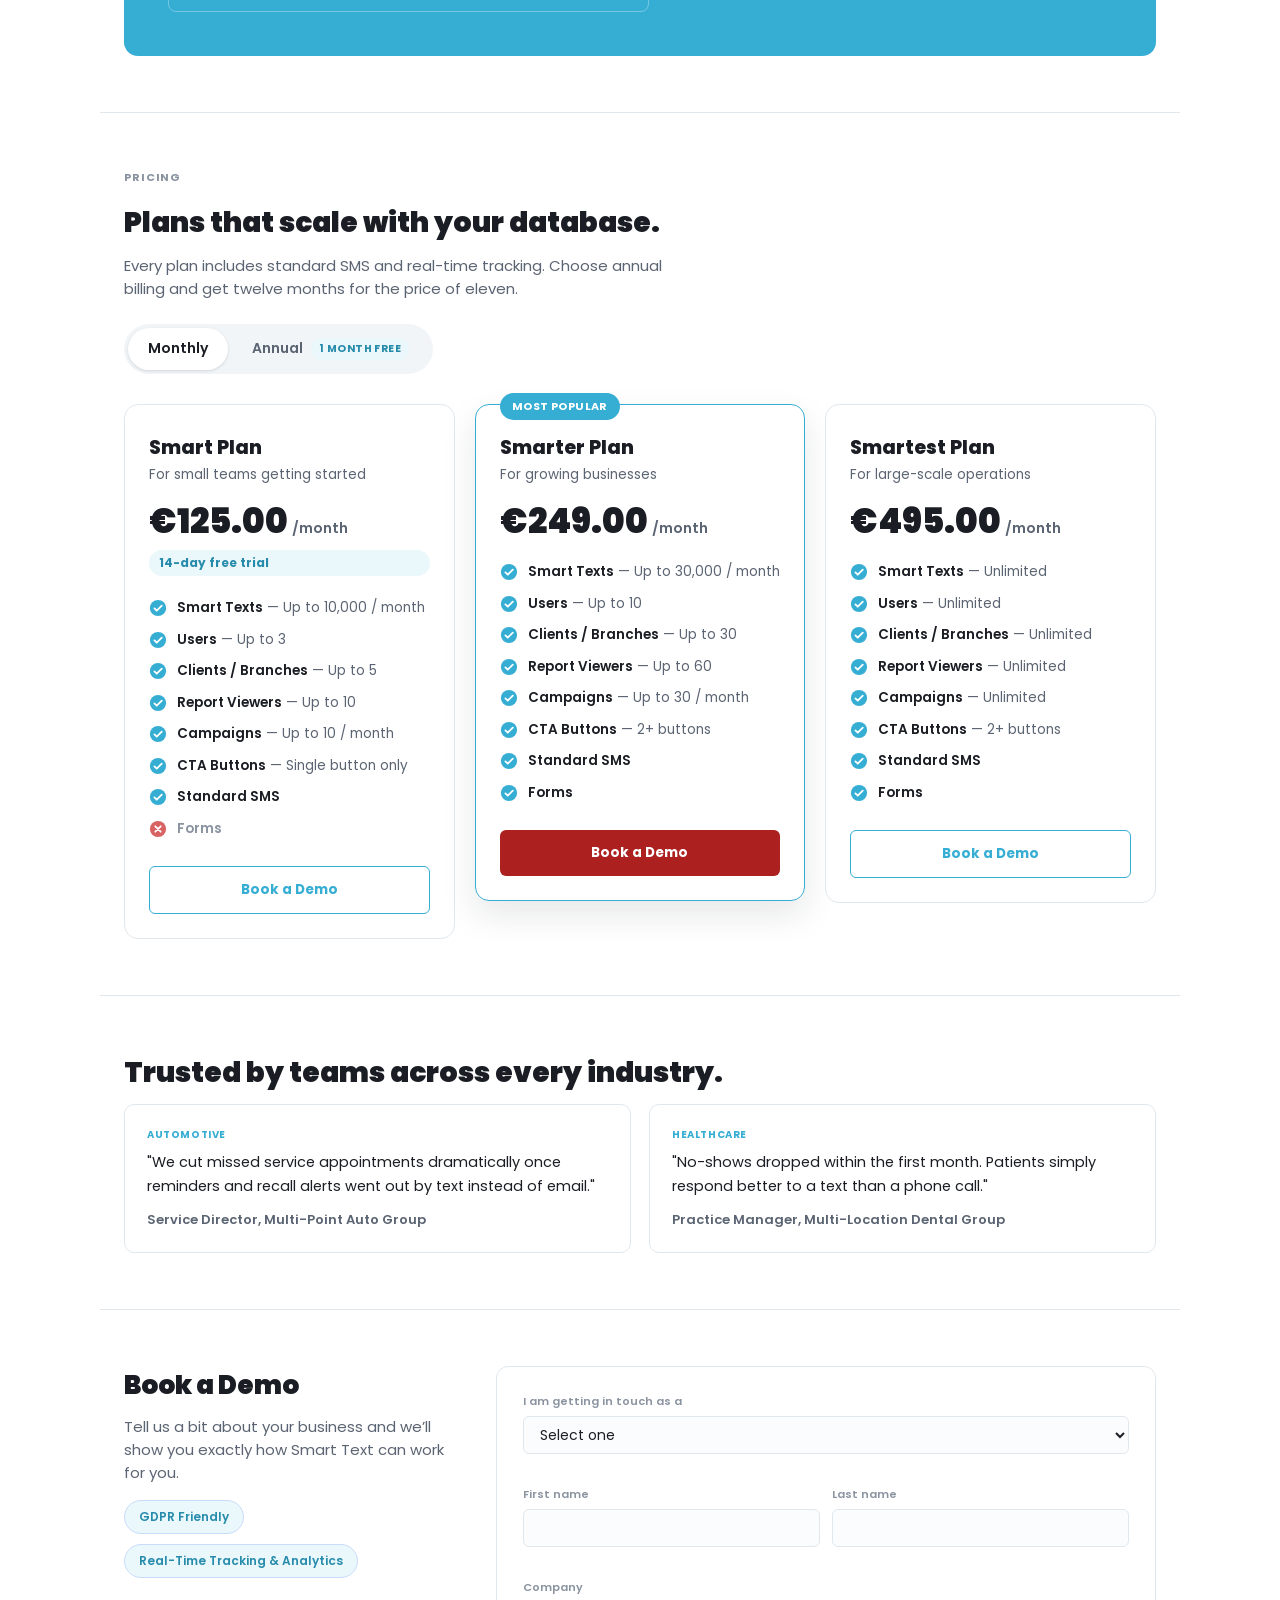
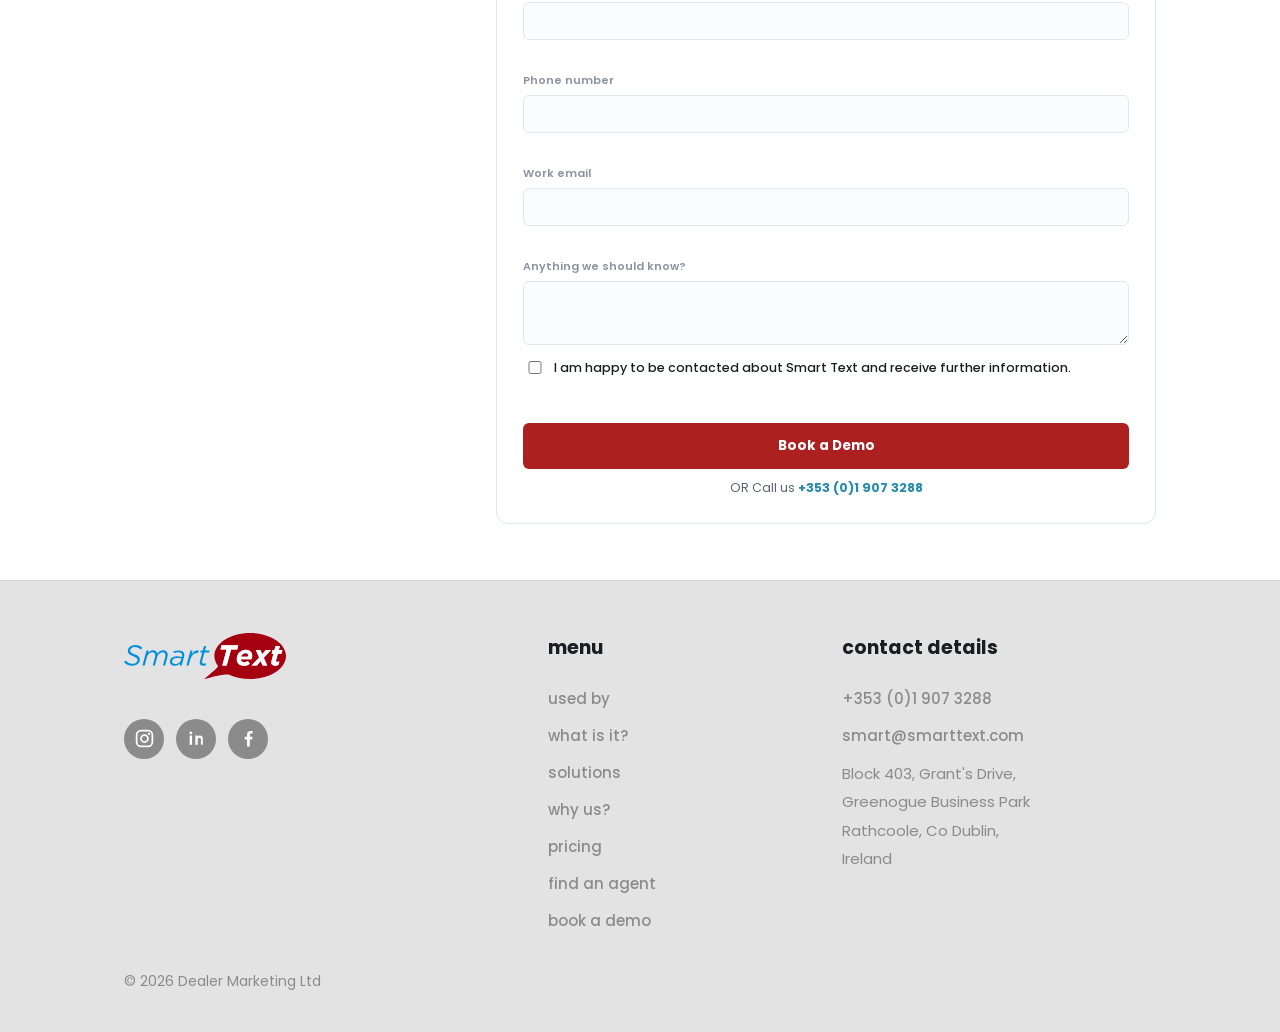
==== commit 67f5e11f: "Add a pricing section with monthly and annual plans There was no pricing page: the Pricing nav item " ====
--- a/index.html
+++ b/index.html
@@ -23,7 +23,7 @@
           <button class="nav-solutions-trigger" data-action="toggleNav">Solutions <span class="chev">▾</span></button>
           <div id="nav-dropdown-mount"></div>
         </div>
-        <button class="nav-link" data-action="scrollToDemoForm">Pricing</button>
+        <button class="nav-link" data-action="scrollToId:pricing">Pricing</button>
         <button class="nav-link" data-action="scrollToId:testimonials">Resources</button>
         <a class="nav-link" href="agents.html">Find an Agent</a>
       </nav>
@@ -59,6 +59,7 @@
         <a class="footer-link" href="#platform-features">what is it?</a>
         <a class="footer-link" href="#industries">solutions</a>
         <a class="footer-link" href="#why-smart-text">why us?</a>
+        <a class="footer-link" href="#pricing">pricing</a>
         <a class="footer-link" href="agents.html">find an agent</a>
         <a class="footer-link" href="#demo">book a demo</a>
       </nav>
--- a/styles.css
+++ b/styles.css
@@ -773,8 +773,9 @@
    Ambient like the feature videos: no controls, nothing to click. */
 .reactivation-video {
   width: 100%;
-  /* The source is 430px wide; capping it near that keeps it sharp instead of
-     being stretched across the full panel once the grid drops to one column. */
+  /* Holds the frame to the size it has always been rather than letting it
+     stretch across the panel once the grid drops to one column. The source is
+     860x560, so at this width it renders downscaled and stays crisp. */
   max-width: 460px;
   margin: 0 auto;
   /* Sits shorter than the list of points, so centre it against them. */
@@ -783,6 +784,141 @@
   background: transparent;
   pointer-events: none;
 }
+
+/* ---------- Pricing ---------- */
+
+.pricing-toggle {
+  display: inline-flex;
+  gap: 4px;
+  margin: 24px 0 30px;
+  padding: 4px;
+  background: #F1F5F8;
+  border-radius: 999px;
+}
+
+.pricing-toggle-btn {
+  display: inline-flex;
+  align-items: center;
+  gap: 8px;
+  padding: 10px 20px;
+  border: none;
+  border-radius: 999px;
+  background: transparent;
+  color: var(--gray);
+  font-size: 14px;
+  font-weight: 600;
+  cursor: pointer;
+  transition: background-color .2s ease, color .2s ease;
+}
+
+.pricing-toggle-btn.is-active {
+  background: #fff;
+  color: var(--ink);
+  box-shadow: 0 1px 3px rgba(20, 30, 40, .14);
+}
+
+.pricing-toggle-tag {
+  font-size: 10.5px;
+  font-weight: 700;
+  letter-spacing: .04em;
+  text-transform: uppercase;
+  color: var(--teal-dark);
+  background: var(--teal-bg);
+  border-radius: 999px;
+  padding: 3px 8px;
+}
+
+.plan-grid {
+  display: grid;
+  grid-template-columns: repeat(3, 1fr);
+  gap: 20px;
+  align-items: start;
+}
+
+.plan-card {
+  position: relative;
+  display: flex;
+  flex-direction: column;
+  background: #fff;
+  border: 1px solid var(--border);
+  border-radius: 14px;
+  padding: 28px 24px 24px;
+}
+
+/* The popular plan is lifted out of the row so the eye lands on it first. */
+.plan-card.is-popular {
+  border-color: var(--teal);
+  box-shadow: 0 14px 34px rgba(20, 30, 40, .10);
+}
+
+.plan-popular {
+  position: absolute;
+  top: -12px;
+  left: 24px;
+  background: var(--teal);
+  color: #fff;
+  font-size: 11px;
+  font-weight: 700;
+  letter-spacing: .04em;
+  text-transform: uppercase;
+  padding: 5px 12px;
+  border-radius: 999px;
+}
+
+.plan-name { font-size: 19px; font-weight: 800; }
+.plan-tagline { font-size: 13.5px; color: var(--gray); margin-top: 3px; }
+
+.plan-price {
+  font-size: 34px;
+  font-weight: 900;
+  margin-top: 18px;
+  line-height: 1.1;
+}
+
+.plan-per { font-size: 14px; font-weight: 600; color: var(--gray); margin-left: 4px; }
+
+.plan-trial,
+.plan-save {
+  display: inline-block;
+  margin-top: 10px;
+  padding: 4px 10px;
+  border-radius: 999px;
+  font-size: 12px;
+  font-weight: 700;
+  color: var(--teal-dark);
+  background: var(--teal-bg);
+}
+
+.plan-billed { font-size: 12.5px; color: var(--gray); margin-top: 8px; }
+
+/* Sits where the saving badge would be, so the three cards stay aligned. */
+.plan-note { font-size: 12.5px; color: var(--gray-light); margin-top: 12px; }
+
+.plan-features {
+  list-style: none;
+  margin: 22px 0 22px;
+  padding: 0;
+  display: flex;
+  flex-direction: column;
+  gap: 12px;
+  flex: 1 1 auto;
+}
+
+.plan-feature {
+  display: flex;
+  align-items: flex-start;
+  gap: 10px;
+  font-size: 13.5px;
+  color: var(--gray);
+  line-height: 1.45;
+}
+
+.plan-feature b { font-weight: 600; color: var(--ink); }
+.plan-feature.is-excluded { color: var(--gray-light); }
+.plan-feature.is-excluded b { color: var(--gray-light); }
+
+.plan-icon { width: 18px; height: 18px; flex: 0 0 18px; margin-top: 1px; color: var(--teal); }
+.plan-feature.is-excluded .plan-icon { color: #D86363; }
 
 /* ---------- Testimonials ---------- */
 
@@ -1207,6 +1343,7 @@
   .hero-vertical-wrap { grid-template-columns: 1fr; }
   .hero-vertical { max-width: none; }
   .reactivation-grid { grid-template-columns: 1fr; }
+  .plan-grid { grid-template-columns: 1fr; gap: 26px; }
   .testimonial-grid { grid-template-columns: 1fr; }
   .demo-grid { grid-template-columns: 1fr; }
   .field-row { grid-template-columns: 1fr; }
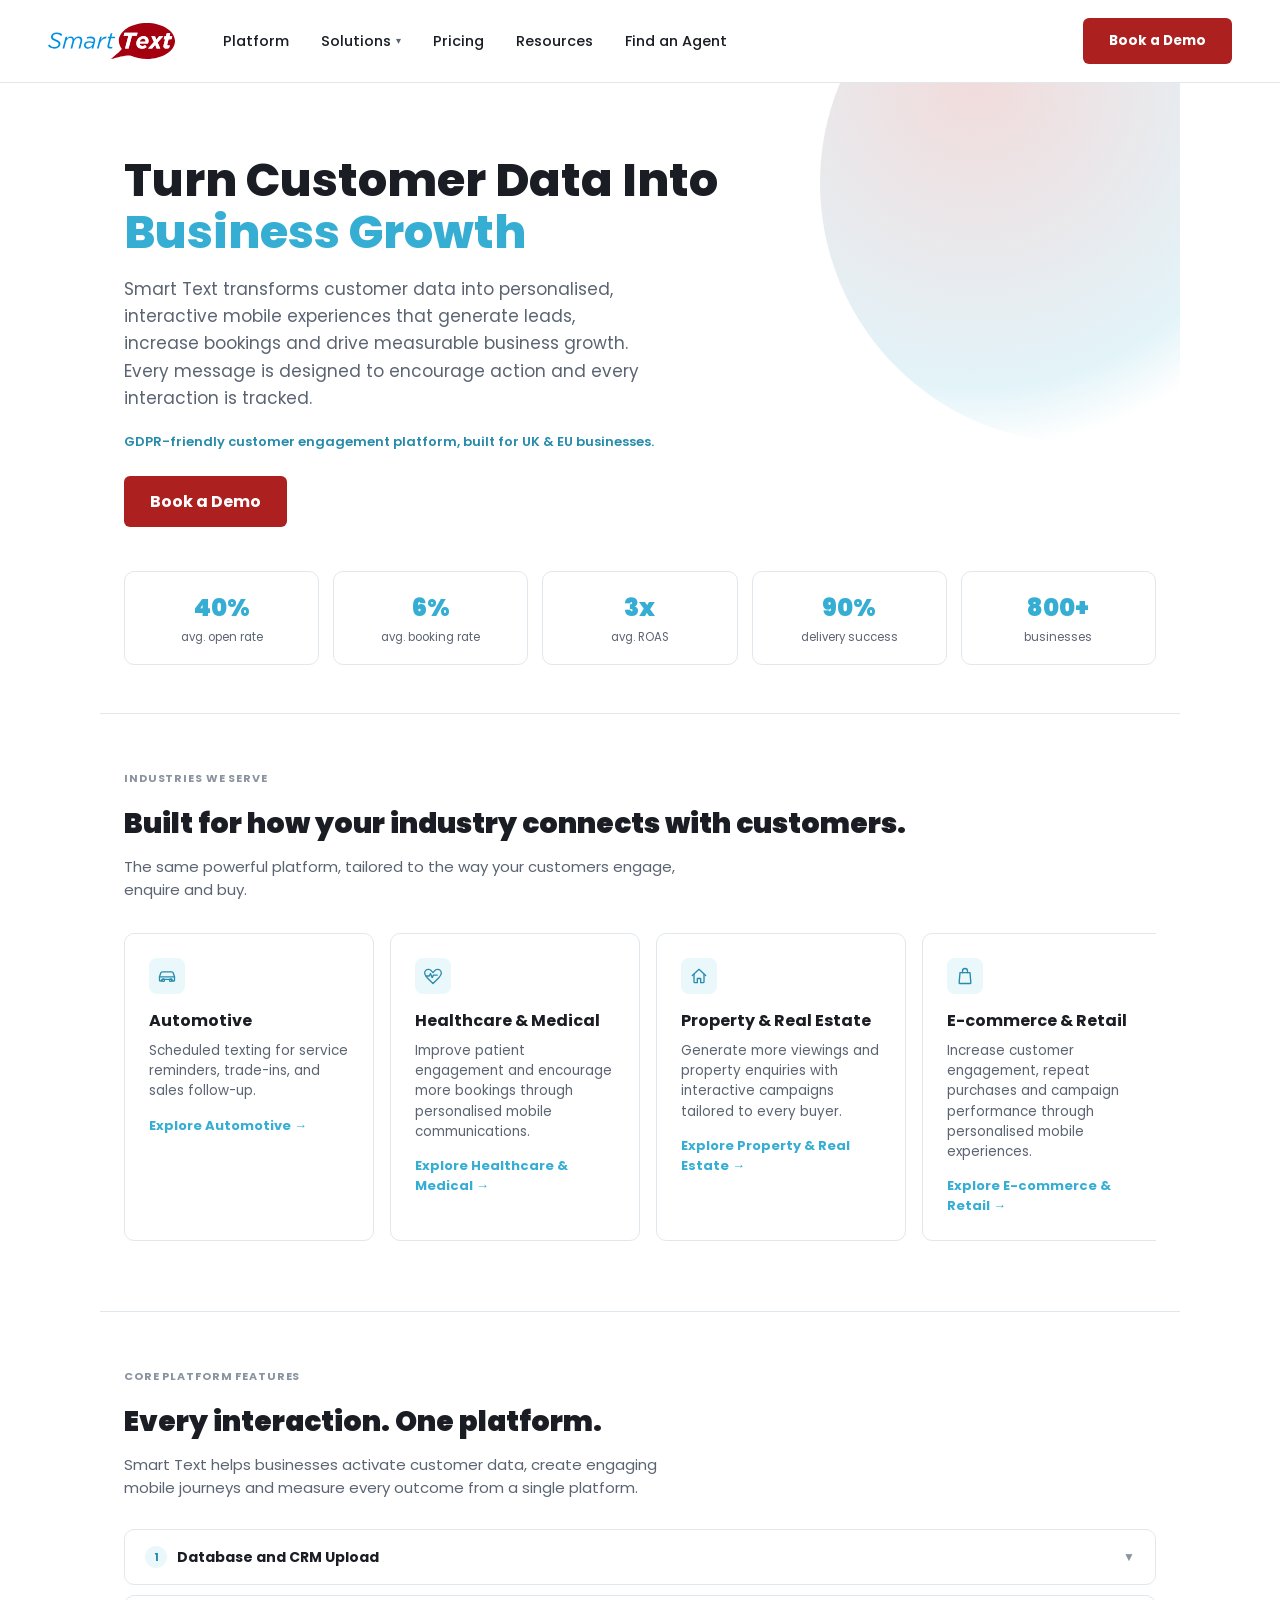
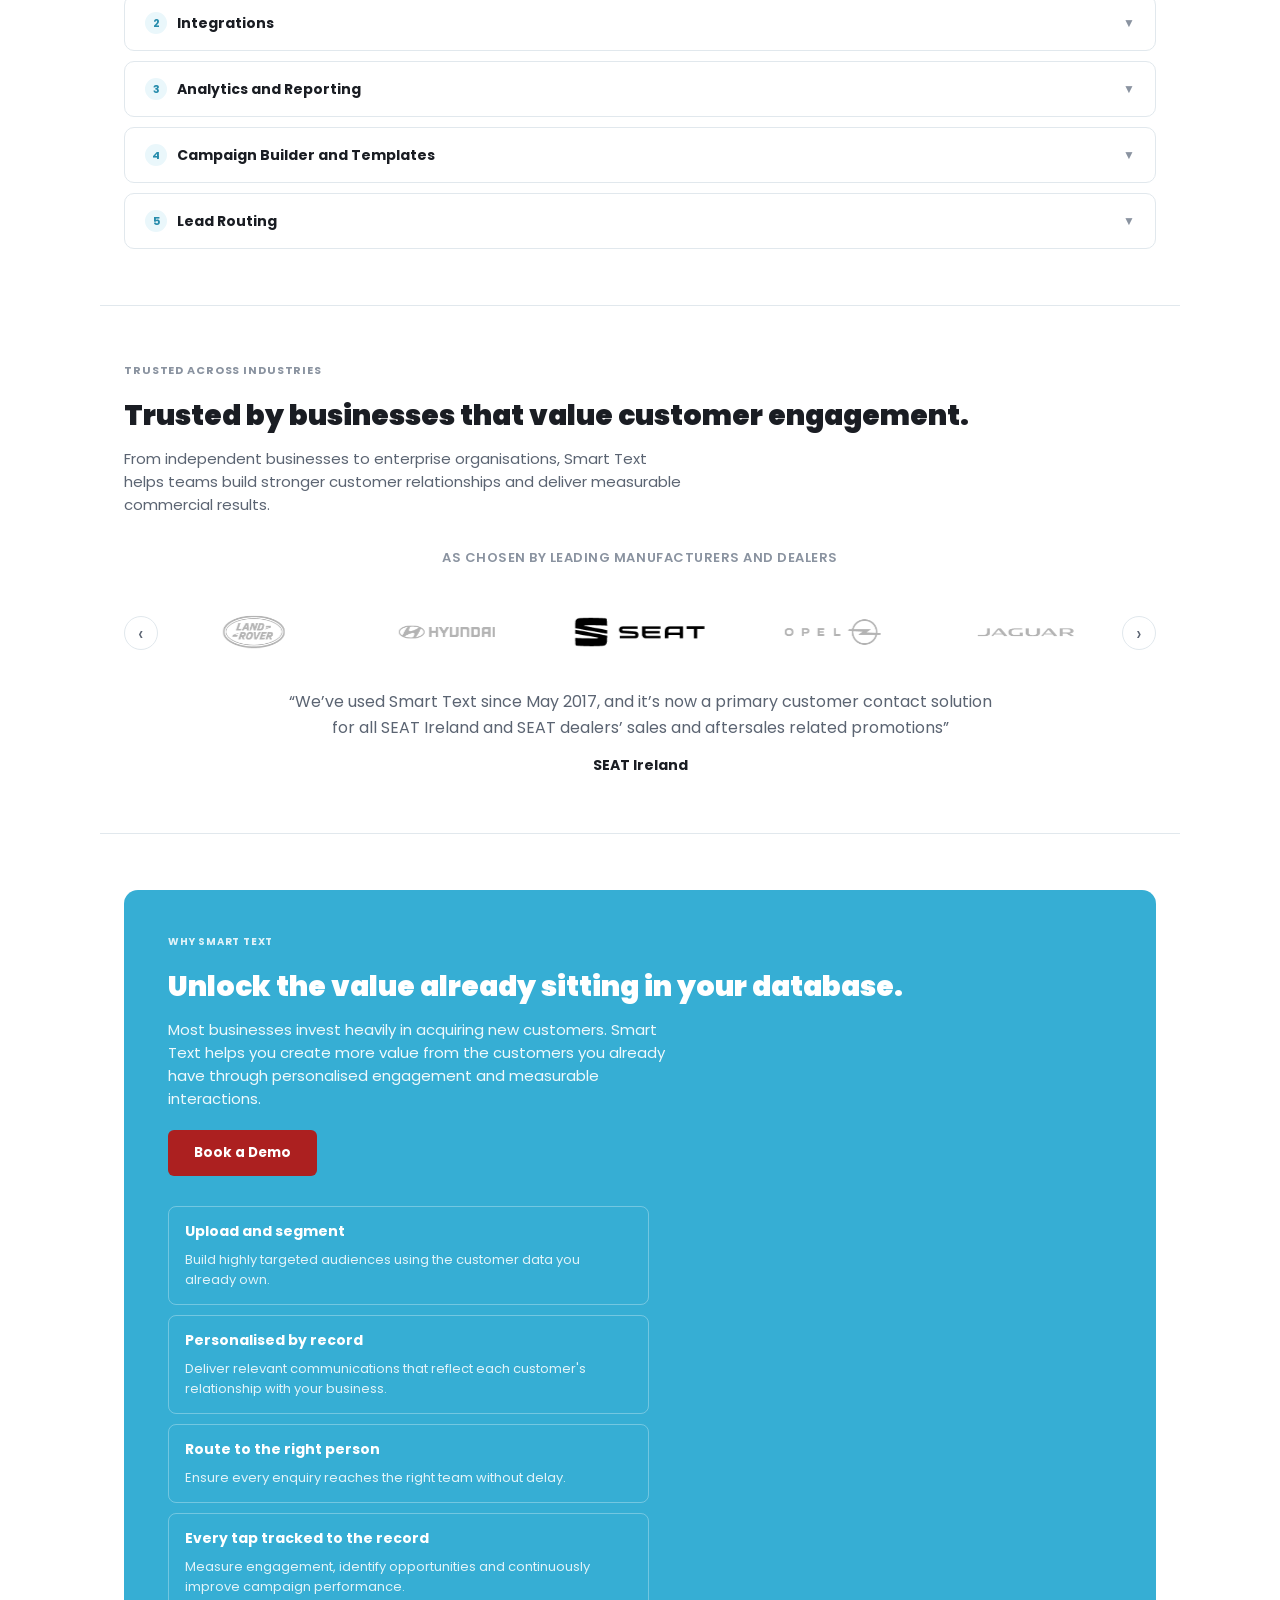
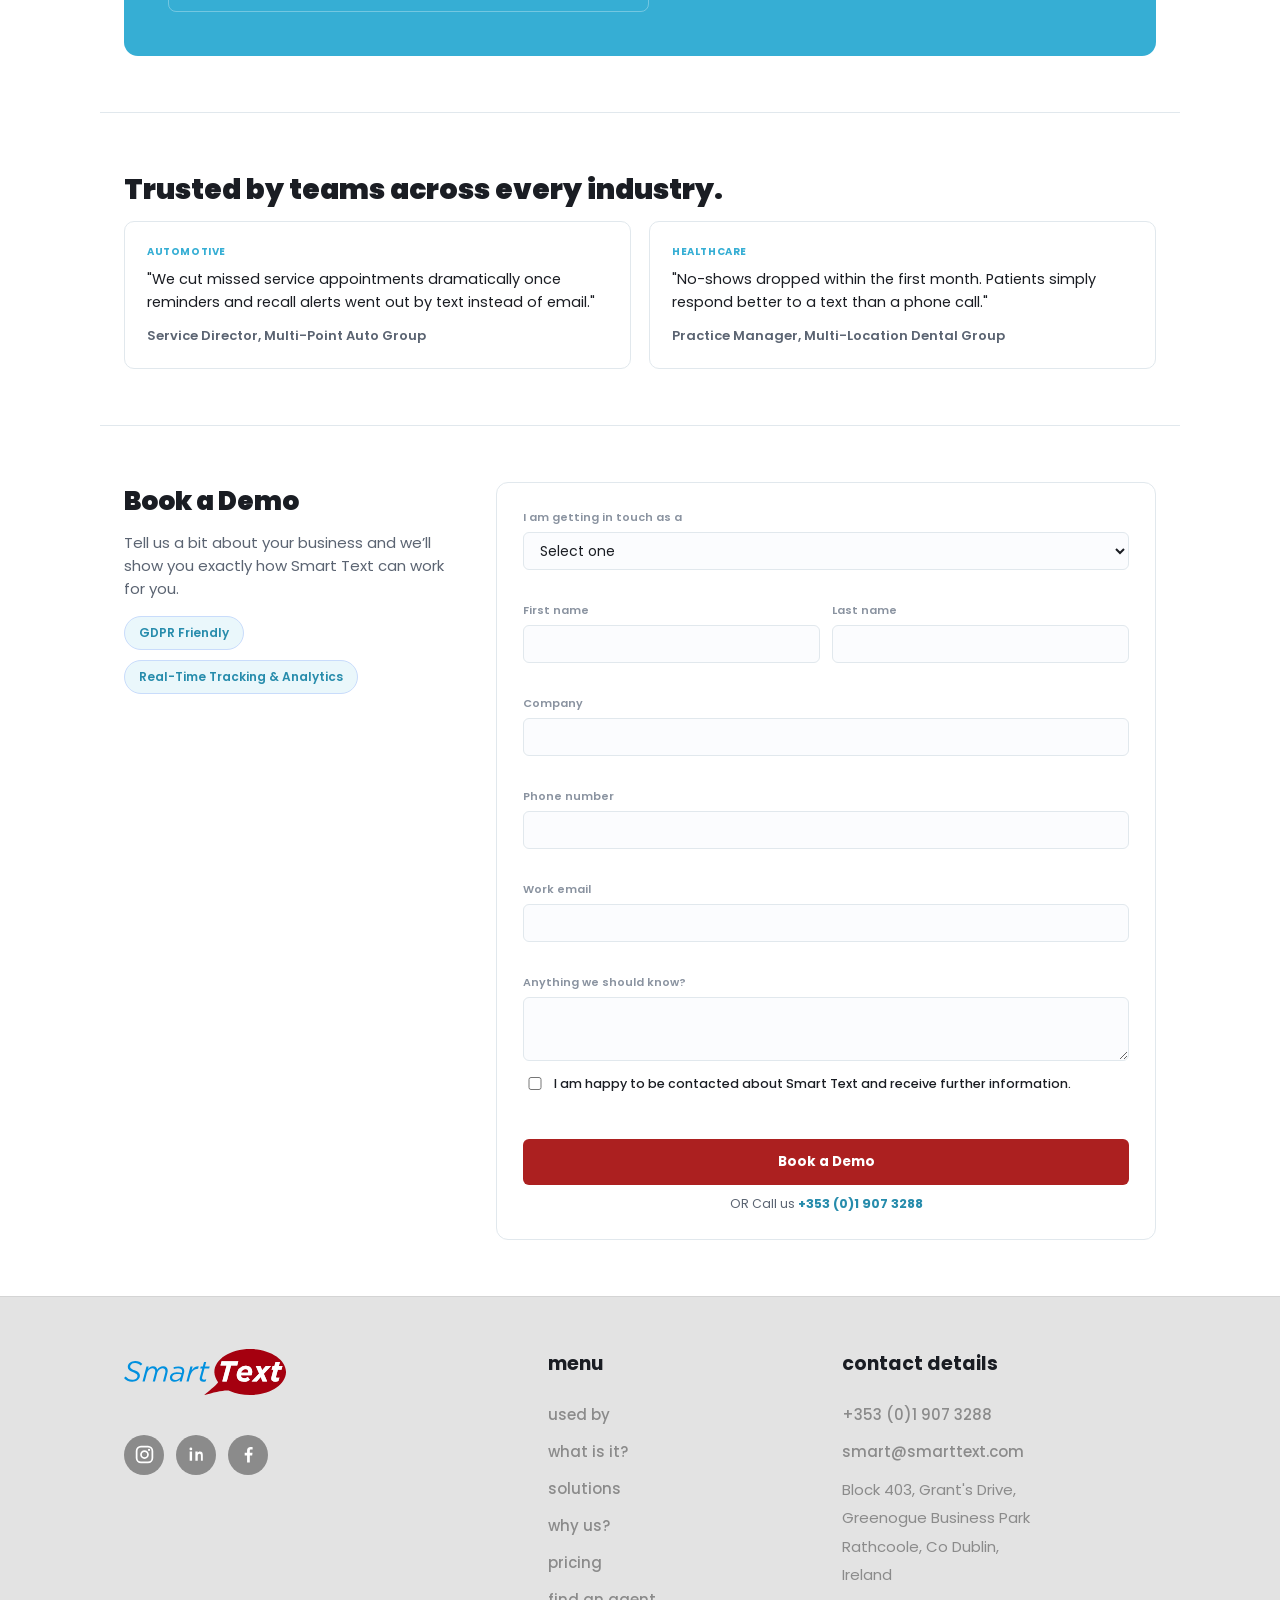
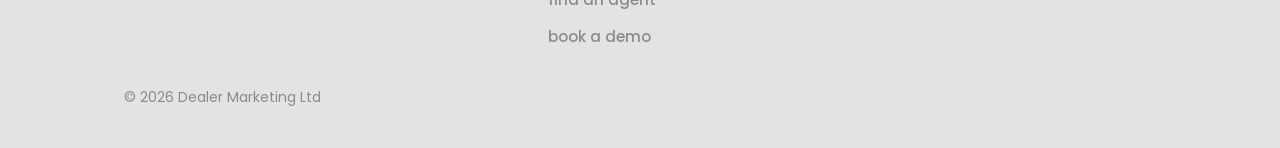
==== commit 13595e91: "Move pricing and agents into routes of the single-page app Pricing was a section on the homepage and" ====
--- a/index.html
+++ b/index.html
@@ -3,7 +3,7 @@
 <head>
   <meta charset="utf-8">
   <meta name="viewport" content="width=device-width, initial-scale=1">
-  <title>Smart Text | SMS Lead Generation & Messaging Platform</title>
+  <title>Smart Text | SMS Lead Generation &amp; Messaging Platform</title>
   <link rel="preconnect" href="https://fonts.googleapis.com">
   <link rel="preconnect" href="https://fonts.gstatic.com" crossorigin>
   <link href="https://fonts.googleapis.com/css2?family=Poppins:wght@400;500;600;700;800;900&display=swap" rel="stylesheet">
@@ -11,73 +11,14 @@
 </head>
 <body>
 
-  <header class="site-header">
-    <div class="header-left">
-      <img class="logo" src="assets/logo.svg" alt="Smart Text" data-action="goHome">
-      <button class="nav-toggle" type="button" aria-label="Menu" aria-expanded="false" aria-controls="main-nav">
-        <span class="nav-toggle-bar"></span>
-      </button>
-      <nav class="main-nav" id="main-nav">
-        <button class="nav-link" data-action="scrollToId:platform-features">Platform</button>
-        <div class="nav-solutions">
-          <button class="nav-solutions-trigger" data-action="toggleNav">Solutions <span class="chev">▾</span></button>
-          <div id="nav-dropdown-mount"></div>
-        </div>
-        <button class="nav-link" data-action="scrollToId:pricing">Pricing</button>
-        <button class="nav-link" data-action="scrollToId:testimonials">Resources</button>
-        <a class="nav-link" href="agents.html">Find an Agent</a>
-      </nav>
-    </div>
-    <div class="header-right">
-      <button class="btn btn-primary" data-action="scrollToDemoForm">Book a Demo</button>
-    </div>
-  </header>
+  <!-- Every page — home, industries, pricing and agents — is a route rendered
+       into these mounts by app.js. There is one HTML file for the whole site. -->
+  <header class="site-header" id="site-header"></header>
 
   <main id="app"></main>
   <div id="modal-mount"></div>
 
-  <footer class="site-footer">
-    <div class="footer-inner">
-      <div class="footer-brand">
-        <img class="footer-logo" src="assets/logo.svg" alt="Smart Text">
-        <div class="footer-socials">
-          <a class="footer-social" href="https://www.instagram.com/smarttexts/" target="_blank" rel="noopener" aria-label="Smart Text on Instagram">
-            <svg viewBox="0 0 24 24" aria-hidden="true"><rect x="3" y="3" width="18" height="18" rx="5" fill="none" stroke="#fff" stroke-width="2"/><circle cx="12" cy="12" r="4" fill="none" stroke="#fff" stroke-width="2"/><circle cx="17.2" cy="6.8" r="1.3" fill="#fff"/></svg>
-          </a>
-          <a class="footer-social" href="https://www.linkedin.com/company/smart-text" target="_blank" rel="noopener" aria-label="Smart Text on LinkedIn">
-            <svg viewBox="0 0 24 24" aria-hidden="true"><path fill="#fff" d="M6.94 8.5H4.2V19h2.74V8.5zM5.57 4a1.6 1.6 0 1 0 0 3.2 1.6 1.6 0 0 0 0-3.2zM19.8 19h-2.73v-5.1c0-1.22-.02-2.78-1.7-2.78-1.7 0-1.96 1.33-1.96 2.7V19H10.7V8.5h2.62v1.44h.04c.36-.69 1.25-1.42 2.58-1.42 2.76 0 3.27 1.82 3.27 4.18V19z"/></svg>
-          </a>
-          <a class="footer-social" href="https://www.facebook.com/smarttexts/" target="_blank" rel="noopener" aria-label="Smart Text on Facebook">
-            <svg viewBox="0 0 24 24" aria-hidden="true"><path fill="#fff" d="M13.5 21v-8h2.7l.4-3.1h-3.1V7.9c0-.9.25-1.5 1.54-1.5H16.7V3.6c-.28-.04-1.25-.12-2.38-.12-2.35 0-3.96 1.44-3.96 4.08V9.9H7.65V13h2.71v8h3.14z"/></svg>
-          </a>
-        </div>
-      </div>
-
-      <nav class="footer-col">
-        <h2 class="footer-heading">menu</h2>
-        <a class="footer-link" href="#used-by">used by</a>
-        <a class="footer-link" href="#platform-features">what is it?</a>
-        <a class="footer-link" href="#industries">solutions</a>
-        <a class="footer-link" href="#why-smart-text">why us?</a>
-        <a class="footer-link" href="#pricing">pricing</a>
-        <a class="footer-link" href="agents.html">find an agent</a>
-        <a class="footer-link" href="#demo">book a demo</a>
-      </nav>
-
-      <div class="footer-col">
-        <h2 class="footer-heading">contact details</h2>
-        <a class="footer-link" href="tel:+35319073288">+353 (0)1 907 3288</a>
-        <a class="footer-link" href="mailto:smart@smarttext.com">smart@smarttext.com</a>
-        <address class="footer-address">
-          Block 403, Grant's Drive,<br>
-          Greenogue Business Park<br>
-          Rathcoole, Co Dublin,<br>
-          Ireland
-        </address>
-      </div>
-    </div>
-    <div class="footer-bottom">© 2026 Dealer Marketing Ltd</div>
-  </footer>
+  <footer class="site-footer" id="site-footer"></footer>
 
   <script src="app.js"></script>
   <script src="header.js"></script>
--- a/styles.css
+++ b/styles.css
@@ -919,6 +919,13 @@
 
 .plan-icon { width: 18px; height: 18px; flex: 0 0 18px; margin-top: 1px; color: var(--teal); }
 .plan-feature.is-excluded .plan-icon { color: #D86363; }
+
+.pricing-footnote {
+  font-size: 13px;
+  color: var(--gray-light);
+  margin-top: 26px;
+  max-width: 640px;
+}
 
 /* ---------- Testimonials ---------- */
 
@@ -1356,3 +1363,210 @@
   .footer-socials { margin-top: 22px; }
   .footer-bottom { padding: 0 20px 32px; }
 }
+
+/* ---------- Agents route (merged in from agents.css) ---------- */
+
+.page-title { font-size: 36px; font-weight: 900; margin: 0 0 12px; }
+
+/* ---------- Search ---------- */
+
+.search-bar { margin-bottom: 14px; }
+
+.search-bar input {
+  width: 100%;
+  height: 46px;
+  border: 1.5px solid var(--border);
+  border-radius: 8px;
+  padding: 0 16px;
+  font-family: inherit;
+  font-size: 14.5px;
+  color: var(--ink);
+  background: #FBFCFE;
+}
+
+.search-bar input:focus {
+  outline: none;
+  border-color: var(--teal);
+  background: #fff;
+}
+
+.chip-row { display: flex; gap: 8px; flex-wrap: wrap; }
+
+.chip {
+  border: 1.5px solid var(--border);
+  background: #fff;
+  color: var(--gray);
+  border-radius: 20px;
+  padding: 7px 14px;
+  font-size: 13px;
+  font-weight: 600;
+  cursor: pointer;
+}
+
+.chip:hover { border-color: var(--teal); }
+.chip.is-active { background: var(--teal); border-color: var(--teal); color: #fff; }
+
+/* ---------- Map ---------- */
+
+.agent-map {
+  height: 360px;
+  border-radius: var(--radius);
+  border: 1px solid var(--border);
+  overflow: hidden;
+}
+
+/* ---------- Agent CTA banner ---------- */
+
+.agent-cta-banner {
+  display: flex;
+  align-items: center;
+  justify-content: space-between;
+  gap: 20px;
+  flex-wrap: wrap;
+  background: var(--teal-bg);
+  border: 1px solid var(--teal-border);
+  border-radius: var(--radius);
+  padding: 22px 26px;
+}
+
+.agent-cta-title { font-size: 16px; font-weight: 800; color: var(--ink); margin-bottom: 4px; }
+.agent-cta-sub { font-size: 13.5px; color: var(--gray); margin: 0; max-width: 480px; }
+
+/* ---------- Agent list ---------- */
+
+.agent-list { display: flex; flex-direction: column; gap: 12px; }
+
+.agent-empty {
+  border: 1.5px dashed var(--border);
+  border-radius: var(--radius);
+  padding: 30px;
+  text-align: center;
+  color: var(--gray);
+  font-size: 14px;
+}
+
+.agent-card {
+  border: 1.5px solid var(--border);
+  border-radius: var(--radius);
+  padding: 20px 22px;
+  cursor: pointer;
+  transition: border-color .15s ease;
+}
+
+.agent-card:hover,
+.agent-card.is-selected { border-color: var(--teal); }
+.agent-card.is-selected { background: var(--teal-bg); }
+
+.agent-card-top {
+  display: flex;
+  align-items: flex-start;
+  justify-content: space-between;
+  gap: 12px;
+}
+
+.agent-type {
+  font-size: 10px;
+  font-weight: 700;
+  letter-spacing: .06em;
+  text-transform: uppercase;
+  color: var(--teal-dark);
+  margin-bottom: 4px;
+}
+
+.agent-card h3 { font-size: 18px; font-weight: 800; margin: 0; }
+
+.agent-blurb { font-size: 14px; color: var(--gray); line-height: 1.5; margin: 10px 0; }
+
+.agent-meta {
+  display: flex;
+  gap: 14px;
+  flex-wrap: wrap;
+  font-size: 12.5px;
+  color: var(--gray-light);
+}
+
+.agent-region { font-weight: 600; }
+
+.agent-contact {
+  margin-top: 10px;
+  display: flex;
+  gap: 14px;
+  flex-wrap: wrap;
+  font-size: 13px;
+}
+
+/* ---------- Admin panel ---------- */
+
+.admin-mount { margin-top: 24px; }
+
+.admin-login {
+  display: flex;
+  align-items: flex-end;
+  gap: 12px;
+  flex-wrap: wrap;
+  max-width: 420px;
+}
+
+.field-inline { margin-bottom: 0; flex: 1; min-width: 180px; }
+
+.admin-login-error { font-size: 12.5px; color: var(--red); }
+
+.admin-panel {
+  border: 1px solid var(--border);
+  border-radius: var(--radius);
+  padding: 24px;
+  background: #FBFCFE;
+}
+
+.admin-panel-header {
+  display: flex;
+  align-items: flex-start;
+  justify-content: space-between;
+  gap: 12px;
+  margin-bottom: 18px;
+}
+
+.admin-panel-title { font-size: 17px; font-weight: 800; }
+.admin-panel-title-sm { font-size: 15px; margin-bottom: 14px; }
+.admin-panel-note { font-size: 12.5px; color: var(--gray); margin: 4px 0 0; }
+.admin-panel-hint { font-size: 12px; color: var(--gray-light); margin: -6px 0 14px; }
+
+.admin-agent-rows {
+  display: flex;
+  flex-direction: column;
+  gap: 8px;
+  margin-bottom: 24px;
+}
+
+.admin-agent-row {
+  display: flex;
+  align-items: center;
+  justify-content: space-between;
+  gap: 12px;
+  background: #fff;
+  border: 1px solid var(--border);
+  border-radius: 8px;
+  padding: 12px 16px;
+  font-size: 14px;
+}
+
+.admin-agent-row-meta {
+  display: block;
+  font-size: 12px;
+  color: var(--gray);
+  margin-top: 2px;
+}
+
+.admin-add-form-wrap {
+  border-top: 1px solid var(--border);
+  padding-top: 20px;
+  margin-bottom: 20px;
+}
+
+.admin-add-form .field input { background: #fff; }
+
+@media (max-width: 860px) {
+  .page-title { font-size: 28px; }
+  .agent-map { height: 280px; }
+  .admin-panel-header { flex-direction: column; }
+}
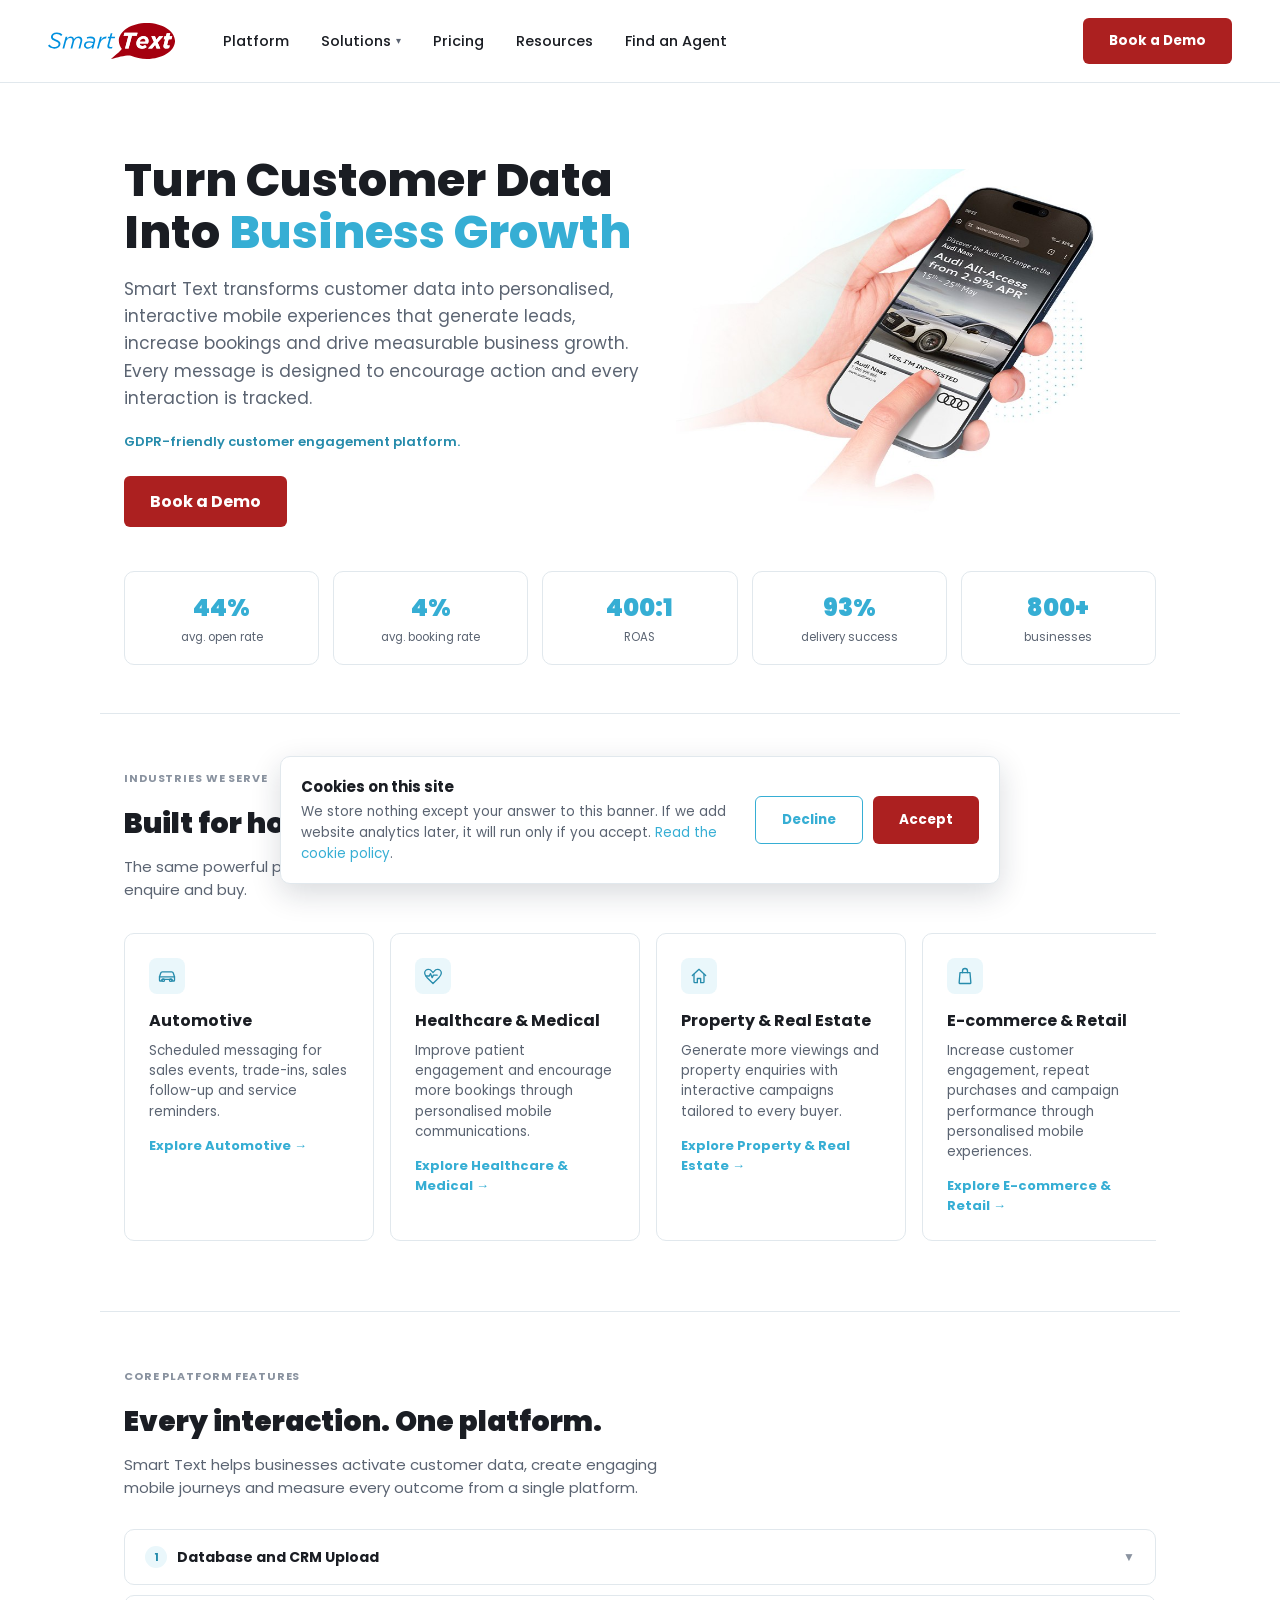
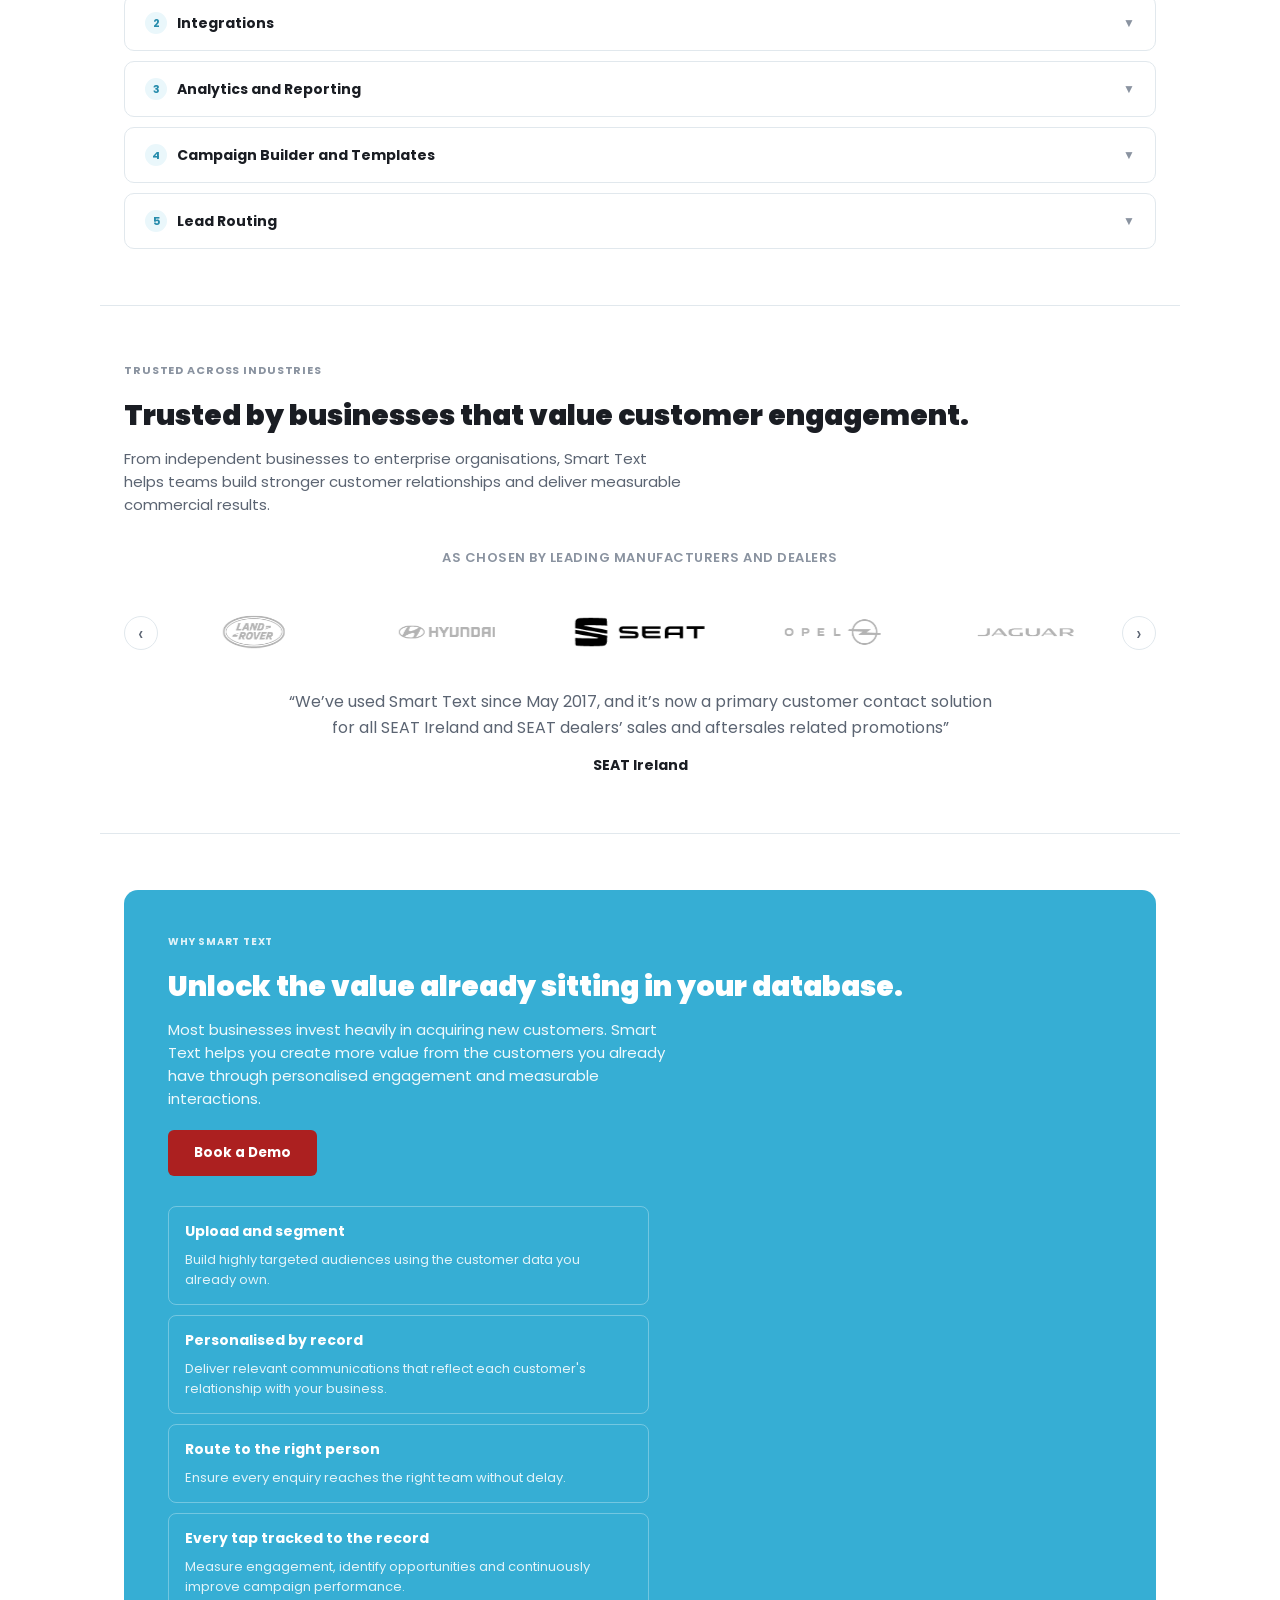
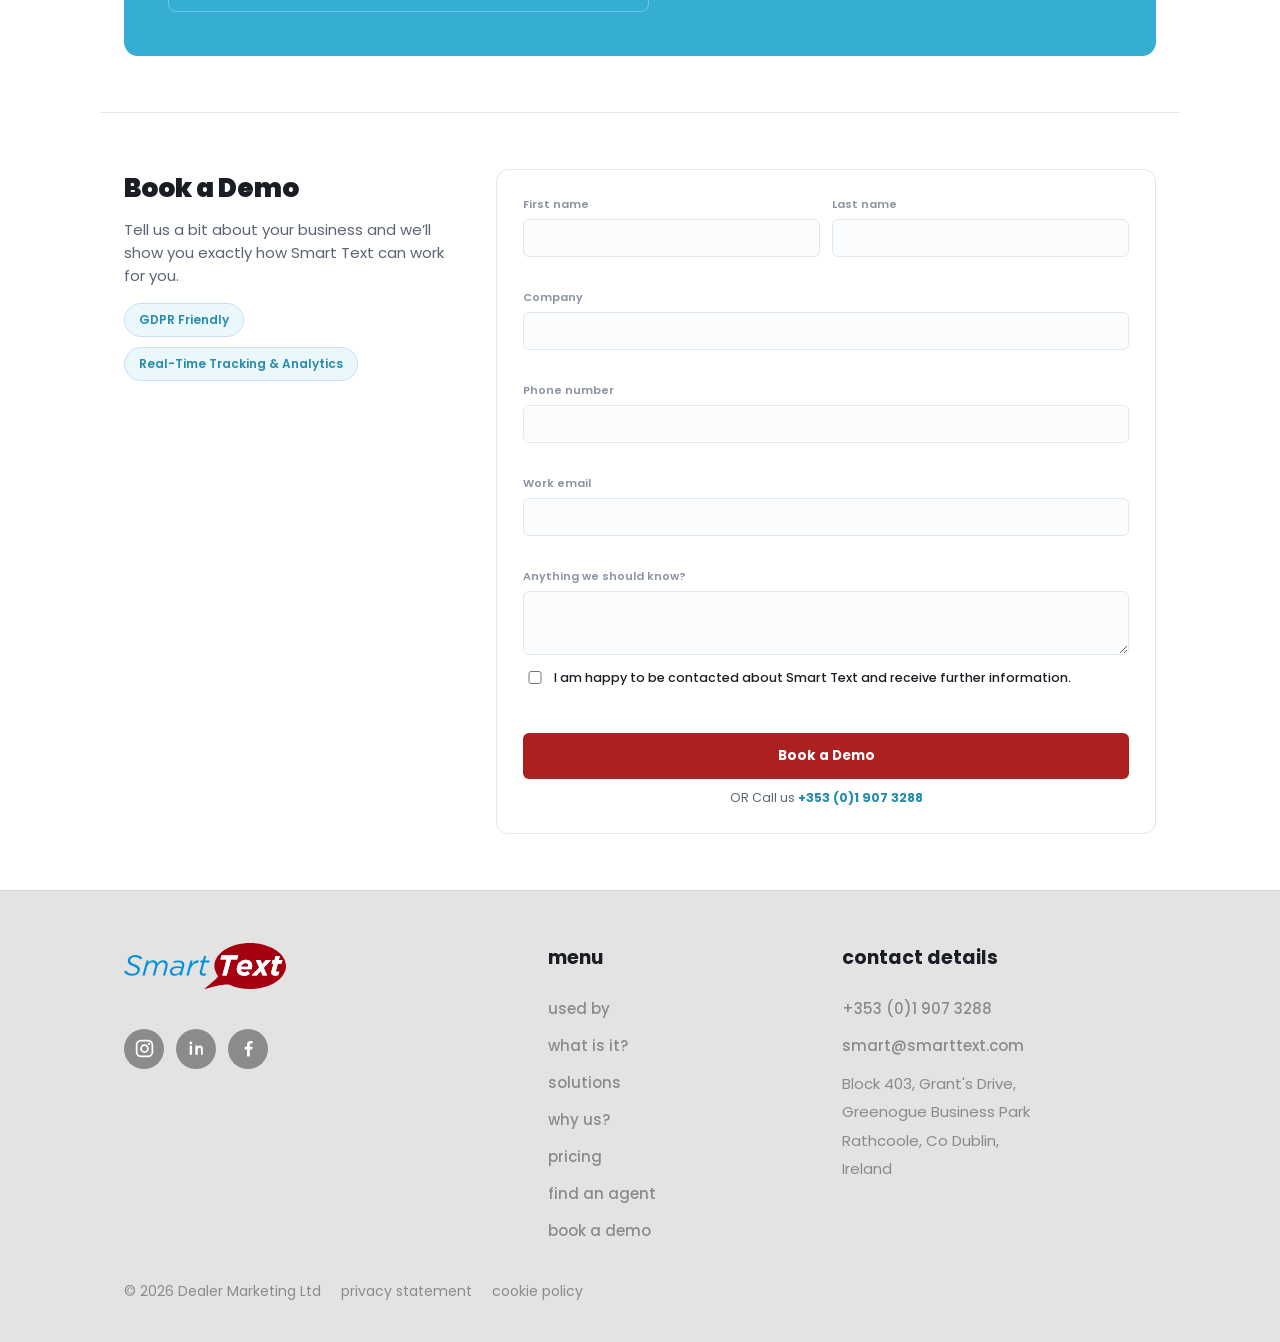
==== commit 43144fd1: "Add the phone mock-up to the hero, plus a cookie banner and policy Hero is now two columns: copy on " ====
--- a/index.html
+++ b/index.html
@@ -19,6 +19,7 @@
   <div id="modal-mount"></div>
 
   <footer class="site-footer" id="site-footer"></footer>
+  <div id="cookie-mount"></div>
 
   <script src="app.js"></script>
   <script src="header.js"></script>
--- a/styles.css
+++ b/styles.css
@@ -270,18 +270,25 @@
   overflow: hidden;
 }
 
-.hero-glow {
-  position: absolute;
-  top: -160px;
-  right: -160px;
-  width: 520px;
-  height: 520px;
-  border-radius: 50%;
-  background: radial-gradient(circle at 30% 30%, rgba(172, 32, 32, .16), rgba(54, 174, 212, .14) 60%, transparent 72%);
-  pointer-events: none;
-}
-
-.hero-inner { max-width: 680px; position: relative; }
+/* Text on the left, the phone mock-up on the right. The artwork carries its
+   own soft gradient, so the hero needs no glow behind it. */
+.hero-grid {
+  display: grid;
+  grid-template-columns: minmax(0, 1fr) minmax(0, 480px);
+  align-items: center;
+  gap: 24px;
+}
+
+.hero-visual {
+  display: block;
+  width: 100%;
+  height: auto;
+  /* The artwork sits on white, so it blends into the page rather than
+     reading as a photo in a box. */
+  margin-right: -24px;
+}
+
+.hero-inner { position: relative; }
 
 .hero h1 {
   font-size: 46px;
@@ -441,6 +448,9 @@
   margin-top: 24px;
 }
 
+/* Three use cases sit on one row rather than leaving one orphaned below. */
+.usecase-grid-3 { grid-template-columns: repeat(3, 1fr); }
+
 .usecase-card {
   border: 1px solid var(--border);
   border-radius: var(--radius);
@@ -773,17 +783,137 @@
    Ambient like the feature videos: no controls, nothing to click. */
 .reactivation-video {
   width: 100%;
-  /* Holds the frame to the size it has always been rather than letting it
-     stretch across the panel once the grid drops to one column. The source is
-     860x560, so at this width it renders downscaled and stays crisp. */
-  max-width: 460px;
-  margin: 0 auto;
-  /* Sits shorter than the list of points, so centre it against them. */
-  align-self: center;
+  /* Squares off against the list beside it: top edge level with the first
+     point, bottom edge level with the last. The grid sets align-items:start,
+     so this overrides it to fill the row instead. */
+  align-self: stretch;
+  height: 100%;
+  /* The source is square and the column is near-square, so cover trims only a
+     few percent to fill the box exactly. */
+  object-fit: cover;
   border-radius: var(--radius);
   background: transparent;
   pointer-events: none;
 }
+
+/* ---------- Industry page: situation, samples, steps, close ---------- */
+
+.situation-grid,
+.step-grid {
+  display: grid;
+  gap: 16px;
+  margin-top: 26px;
+}
+
+.situation-grid { grid-template-columns: repeat(3, 1fr); }
+.step-grid { grid-template-columns: repeat(4, 1fr); }
+
+.situation-card {
+  border: 1px solid var(--border);
+  border-left: 3px solid var(--red);
+  border-radius: var(--radius);
+  padding: 20px;
+  background: #fff;
+}
+
+.situation-card b { display: block; font-size: 15px; margin-bottom: 6px; }
+.situation-card p { margin: 0; font-size: 14px; color: var(--gray); line-height: 1.6; }
+
+.step { padding-top: 4px; }
+
+.step-n {
+  width: 28px;
+  height: 28px;
+  border-radius: 50%;
+  background: var(--teal-bg);
+  color: var(--teal-dark);
+  font-size: 13px;
+  font-weight: 800;
+  display: flex;
+  align-items: center;
+  justify-content: center;
+  margin-bottom: 12px;
+}
+
+.step b { display: block; font-size: 15px; margin-bottom: 6px; }
+.step p { margin: 0; font-size: 14px; color: var(--gray); line-height: 1.6; }
+
+/* The sample cards open the same popup as the banner CTA, so the visitor can
+   go straight from "that one looks like mine" to receiving it. */
+.sample-showcase {
+  display: grid;
+  grid-template-columns: repeat(5, 1fr);
+  gap: 12px;
+  margin-top: 24px;
+}
+
+.sample-card {
+  border: 1px solid var(--border);
+  border-radius: var(--radius);
+  padding: 18px 16px;
+  background: #fff;
+  cursor: pointer;
+  transition: border-color .15s ease, transform .15s ease;
+}
+
+.sample-card:hover { border-color: var(--teal); transform: translateY(-2px); }
+.sample-card-name { font-size: 14.5px; font-weight: 700; }
+.sample-card-desc { font-size: 13px; color: var(--gray); margin-top: 4px; line-height: 1.5; }
+
+.close-cta {
+  background: var(--teal-bg);
+  border: 1px solid var(--teal-border);
+  border-radius: 14px;
+  padding: 36px;
+  text-align: center;
+}
+
+.close-cta h2 { margin: 0 0 8px; }
+.close-cta p { margin: 0 auto 20px; max-width: 520px; color: var(--gray); font-size: 15px; }
+.close-cta-actions { display: flex; gap: 12px; justify-content: center; flex-wrap: wrap; }
+
+/* ---------- FAQs (industry pages + pricing) ---------- */
+
+.faq-list {
+  display: flex;
+  flex-direction: column;
+  gap: 10px;
+  max-width: 820px;
+}
+
+.faq-item {
+  border: 1.5px solid var(--border);
+  border-radius: 10px;
+  overflow: hidden;
+  background: #fff;
+  transition: border-color .15s ease;
+}
+
+.faq-item.faq-open { border-color: var(--teal); }
+
+.faq-q {
+  width: 100%;
+  display: flex;
+  align-items: center;
+  justify-content: space-between;
+  gap: 16px;
+  padding: 16px 18px;
+  background: none;
+  border: none;
+  font-family: inherit;
+  font-size: 15px;
+  font-weight: 700;
+  color: var(--ink);
+  text-align: left;
+  cursor: pointer;
+}
+
+.faq-item.faq-open .faq-q { background: var(--teal-bg); }
+
+.faq-chev { color: var(--teal-dark); font-size: 11px; flex-shrink: 0; }
+
+.faq-a { padding: 4px 18px 18px; }
+.faq-a p { margin: 0; font-size: 14.5px; line-height: 1.6; color: var(--gray); }
 
 /* ---------- Pricing ---------- */
 
@@ -927,28 +1057,45 @@
   max-width: 640px;
 }
 
-/* ---------- Testimonials ---------- */
-
-.testimonial-grid { display: grid; grid-template-columns: 1fr 1fr; gap: 18px; }
-
-.testimonial-card {
+/* ---------- Client quotes (industry pages) ---------- */
+
+.client-quote-grid {
+  display: grid;
+  grid-template-columns: repeat(3, 1fr);
+  gap: 18px;
+  margin-top: 26px;
+}
+
+.client-quote {
+  margin: 0;
   background: #fff;
   border: 1px solid var(--border);
   border-radius: var(--radius);
-  padding: 22px;
-}
-
-.testimonial-tag {
-  font-size: 10px;
-  font-weight: 700;
-  letter-spacing: .06em;
-  text-transform: uppercase;
-  color: var(--teal);
-  margin-bottom: 8px;
-}
-
-.testimonial-card p { font-size: 14.5px; line-height: 1.6; margin: 0 0 12px; }
-.testimonial-author { font-size: 13px; color: var(--gray); font-weight: 600; }
+  padding: 24px 22px;
+  display: flex;
+  flex-direction: column;
+}
+
+.client-quote-logo {
+  height: 34px;
+  width: auto;
+  margin-bottom: 16px;
+  filter: grayscale(1);
+  opacity: .75;
+}
+
+.client-quote blockquote {
+  margin: 0 0 14px;
+  font-size: 14.5px;
+  line-height: 1.6;
+  color: var(--gray);
+  flex: 1 1 auto;
+}
+
+.client-quote blockquote::before { content: '\201C'; }
+.client-quote blockquote::after { content: '\201D'; }
+
+.client-quote figcaption { font-size: 13px; font-weight: 700; color: var(--ink); }
 
 /* ---------- Breadcrumb / badges / quote ---------- */
 
@@ -1290,6 +1437,66 @@
   padding: 0 24px 40px;
   font-size: 14px;
   color: var(--footer-text);
+  display: flex;
+  flex-wrap: wrap;
+  gap: 8px 20px;
+}
+
+.footer-legal-link { color: inherit; text-decoration: none; }
+.footer-legal-link:hover { text-decoration: underline; }
+
+/* ---------- Legal pages ---------- */
+
+.legal-page { max-width: 820px; }
+.legal-title { font-size: 34px; font-weight: 900; margin: 0 0 20px; }
+.legal-intro { font-size: 16px; color: var(--gray); margin: 0 0 24px; }
+.legal-heading { font-size: 20px; font-weight: 800; margin: 34px 0 10px; }
+.legal-page p { font-size: 15px; line-height: 1.7; color: var(--gray); margin: 0 0 14px; }
+.legal-lead { margin-bottom: 8px !important; }
+.legal-list { margin: 0 0 16px; padding-left: 22px; }
+.legal-list li { font-size: 15px; line-height: 1.7; color: var(--gray); margin-bottom: 8px; }
+
+.legal-actions {
+  display: flex;
+  align-items: center;
+  flex-wrap: wrap;
+  gap: 12px 16px;
+  margin-top: 28px;
+  padding-top: 20px;
+  border-top: 1px solid var(--border);
+}
+
+.legal-choice { font-size: 14px; color: var(--gray); }
+
+/* ---------- Cookie banner ---------- */
+
+.cookie-banner {
+  position: fixed;
+  left: 16px;
+  right: 16px;
+  bottom: 16px;
+  z-index: 60;
+  max-width: 720px;
+  margin: 0 auto;
+  display: flex;
+  align-items: center;
+  flex-wrap: wrap;
+  gap: 12px 20px;
+  padding: 18px 20px;
+  background: #fff;
+  border: 1px solid var(--border);
+  border-radius: var(--radius);
+  box-shadow: 0 10px 30px rgba(20, 30, 50, .16);
+}
+
+.cookie-banner-text { flex: 1 1 320px; }
+.cookie-banner-text b { display: block; font-size: 15px; margin-bottom: 4px; }
+.cookie-banner-text p { font-size: 13.5px; line-height: 1.55; color: var(--gray); margin: 0; }
+.cookie-banner-actions { display: flex; gap: 10px; margin-left: auto; }
+
+@media (max-width: 520px) {
+  .cookie-banner-actions { width: 100%; }
+  .cookie-banner-actions .btn { flex: 1; }
 }
 
 /* ---------- Responsive ---------- */
@@ -1346,12 +1553,22 @@
   .header-right .btn { width: 100%; text-align: center; }
   .hero { padding: 48px 20px 32px; }
   .hero h1 { font-size: 34px; }
+  /* Stacked: the phone sits under the copy rather than squeezed beside it. */
+  .hero-grid { grid-template-columns: 1fr; }
+  .hero-visual { max-width: 420px; margin: 4px auto 0; }
   .stat-grid-5, .stat-grid-4 { grid-template-columns: repeat(2, 1fr); }
   .hero-vertical-wrap { grid-template-columns: 1fr; }
   .hero-vertical { max-width: none; }
+  .situation-grid { grid-template-columns: 1fr; }
+  .client-quote-grid { grid-template-columns: 1fr; }
+  .step-grid { grid-template-columns: repeat(2, 1fr); }
+  .sample-showcase { grid-template-columns: repeat(2, 1fr); }
+  .close-cta { padding: 28px 20px; }
   .reactivation-grid { grid-template-columns: 1fr; }
+  /* Stacked, there is no list beside it to match, so let it keep its own
+     square shape rather than stretching. */
+  .reactivation-video { height: auto; }
   .plan-grid { grid-template-columns: 1fr; gap: 26px; }
-  .testimonial-grid { grid-template-columns: 1fr; }
   .demo-grid { grid-template-columns: 1fr; }
   .field-row { grid-template-columns: 1fr; }
   .section { padding: 40px 20px; }
